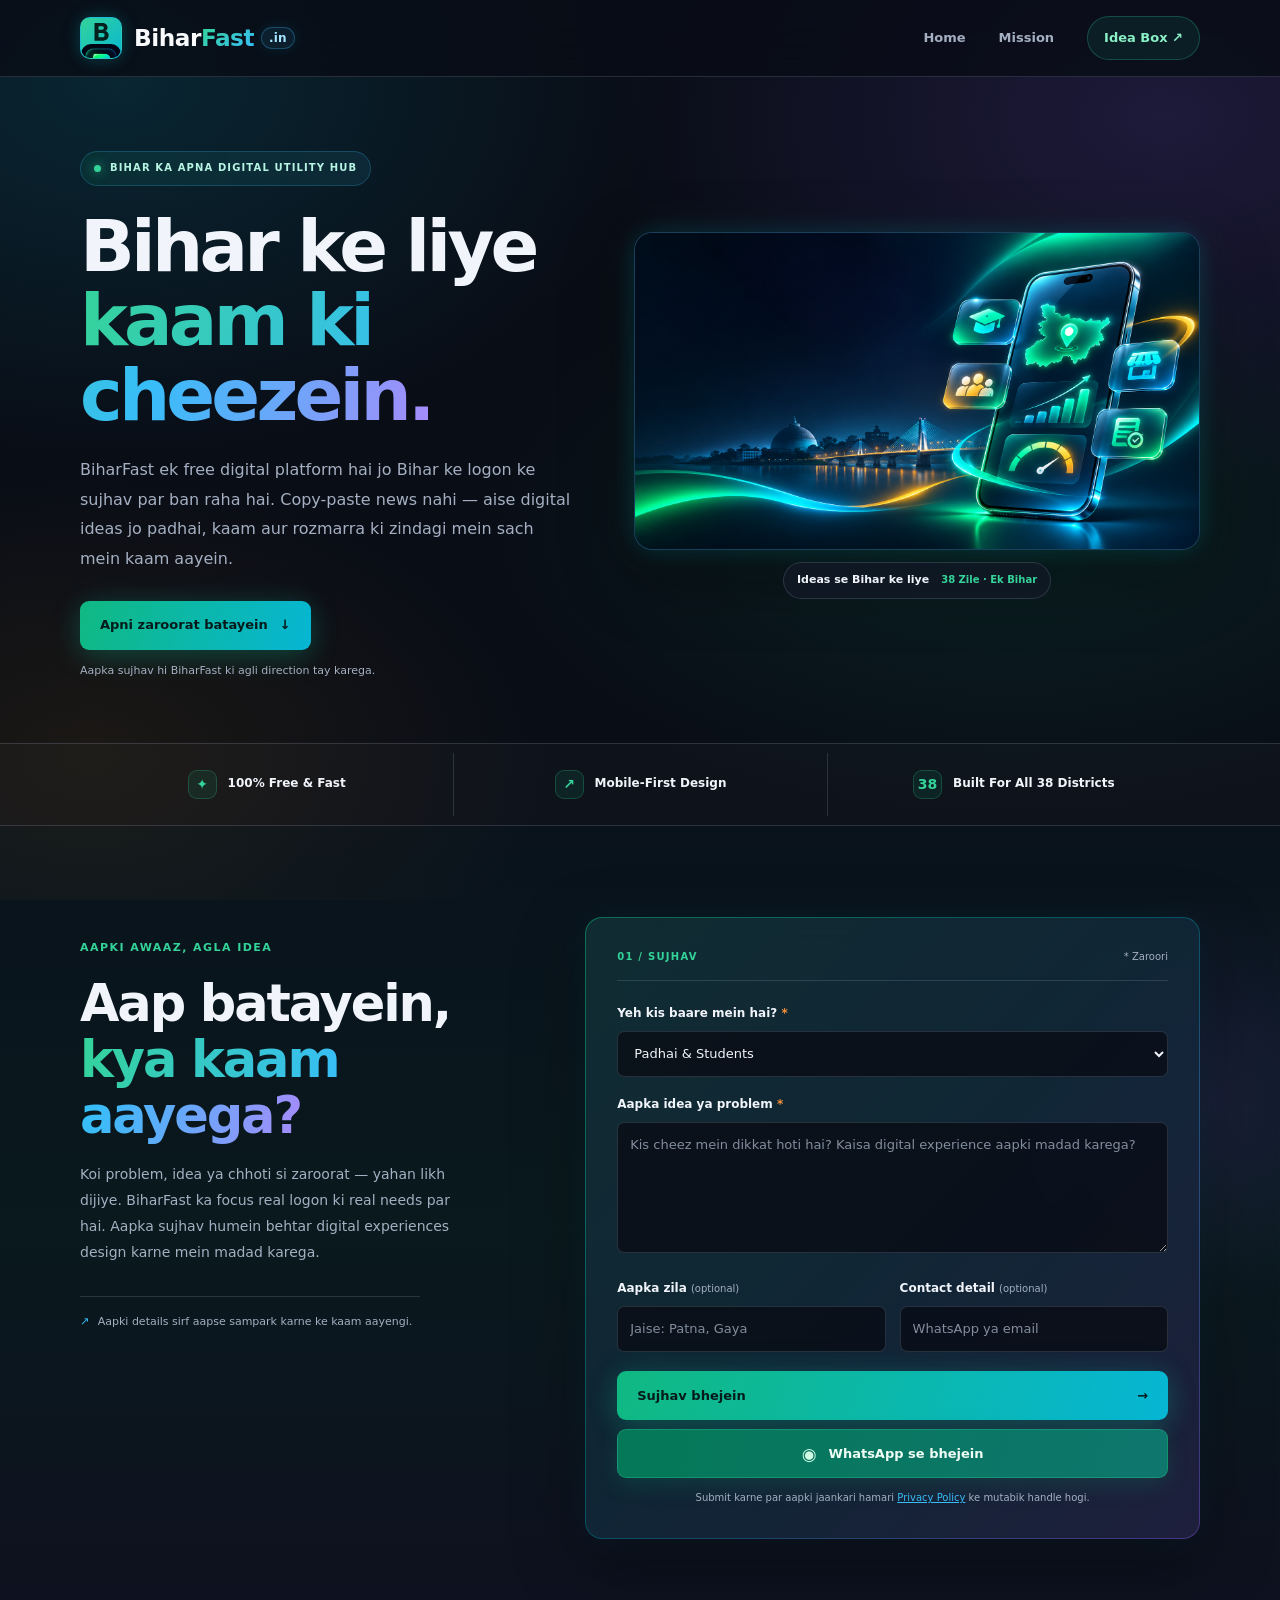
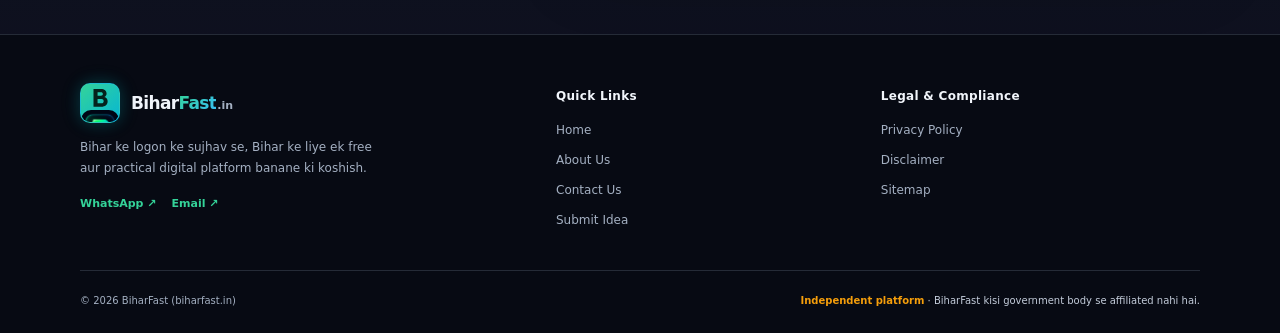
==== index.html @ a7f48841 "fix: point og:image to hero-banner.png with dimensions" ====
<!doctype html>
<html lang="hi">
<head>
  <meta charset="utf-8">
  <meta name="viewport" content="width=device-width, initial-scale=1">
  <meta name="theme-color" content="#090d16">
  <meta name="google-site-verification" content="RhyfIw9DUa6uWANx7uPwIKkUPOEs1FZ-zlZUAymGXzs">
  <meta name="description" content="BiharFast — Bihar ke liye logon ke sujhav par banne wala free digital utility hub. Apna idea share karein.">

  <!-- Open Graph / WhatsApp / Facebook Preview -->
  <meta property="og:type" content="website">
  <meta property="og:site_name" content="BiharFast">
  <meta property="og:title" content="BiharFast — Bihar ka apna digital utility hub">
  <meta property="og:description" content="Bihar ke logon ke sujhav par banne wala free digital utility hub.">
  <meta property="og:url" content="https://www.biharfast.in/">
  <meta property="og:image" content="https://www.biharfast.in/assets/img/hero-banner.png">
  <meta property="og:image:secure_url" content="https://www.biharfast.in/assets/img/hero-banner.png">
  <meta property="og:image:type" content="image/png">
  <meta property="og:image:width" content="1200">
  <meta property="og:image:height" content="630">
  <meta property="og:image:alt" content="BiharFast — Bihar ke liye kaam ki cheezein">

  <!-- Twitter / X Preview -->
  <meta name="twitter:card" content="summary_large_image">
  <meta name="twitter:title" content="BiharFast — Bihar ka apna digital utility hub">
  <meta name="twitter:description" content="Bihar ke logon ke sujhav par banne wala free digital utility hub.">
  <meta name="twitter:image" content="https://www.biharfast.in/assets/img/hero-banner.png">

  <title>BiharFast — Bihar ka apna digital utility hub</title>
  <link rel="canonical" href="https://www.biharfast.in/">
  <link rel="icon" type="image/png" href="assets/img/logo.png">
  <link rel="stylesheet" href="assets/css/style.css">
  <script src="assets/js/main.js" defer></script>
</head>
<body>
  <header class="site-header">
    <div class="header-inner">
      <a class="brand" href="index.html" aria-label="BiharFast home">
        <span class="brand-mark">
          <svg data-image-fallback="brand" viewBox="0 0 32 32" aria-hidden="true"><path fill="#04221d" d="M8 6h9.1c4.4 0 7 2.2 7 5.8 0 2-1 3.5-2.8 4.3 2.6.7 4.1 2.5 4.1 5.1 0 4-2.9 6.8-7.8 6.8H8V6Zm5 4.2v4.2h4.2c1.5 0 2.3-.7 2.3-2.1s-.8-2.1-2.3-2.1H13Zm0 8.3v5.1h4.8c1.7 0 2.7-.9 2.7-2.5s-1-2.6-2.7-2.6H13Z"/></svg>
          <img class="brand-logo-image" src="assets/img/logo.png" alt="" data-optional-image="brand" hidden>
        </span>
        <span class="brand-text">Bihar<span class="brand-name-accent">Fast</span><small class="brand-in">.in</small></span>
      </a>
      <button class="mobile-menu-toggle" type="button" aria-label="Menu kholein" aria-expanded="false" aria-controls="primary-nav" data-menu-toggle>
        <span class="menu-icon" aria-hidden="true"></span>
      </button>
      <nav class="primary-nav" id="primary-nav" aria-label="Main navigation" data-primary-nav>
        <a href="index.html">Home</a>
        <a href="index.html#mission">Mission</a>
        <a class="nav-cta" href="index.html#idea-form">Idea Box <span aria-hidden="true">↗</span></a>
      </nav>
    </div>
  </header>

  <main>
    <section class="hero page-width" id="mission" aria-labelledby="hero-title">
      <div class="hero-layout">
        <div class="hero-copy">
          <p class="tagline-pill">BIHAR KA APNA DIGITAL UTILITY HUB</p>
          <h1 id="hero-title">Bihar ke liye<br><span class="text-gradient">kaam ki cheezein.</span></h1>
          <p class="hero-description">BiharFast ek free digital platform hai jo Bihar ke logon ke sujhav par ban raha hai. Copy-paste news nahi — aise digital ideas jo padhai, kaam aur rozmarra ki zindagi mein sach mein kaam aayein.</p>
          <a class="button button-primary hero-button" href="#idea-form">Apni zaroorat batayein <span aria-hidden="true">↓</span></a>
          <p class="hero-note">Aapka sujhav hi BiharFast ki agli direction tay karega.</p>
        </div>

        <figure class="showcase-figure" aria-labelledby="showcase-caption">
          <div class="showcase-frame">
            <img class="hero-banner-image" src="assets/img/hero-banner.png" alt="BiharFast ke digital utility hub ka visual" data-optional-image="hero" hidden>
            <div class="hero-art" data-image-fallback="hero" aria-hidden="true">
              <svg viewBox="0 0 460 310" role="presentation">
                <defs>
                  <linearGradient id="art-gradient" x1="0" x2="1" y1="0" y2="1">
                    <stop offset="0" stop-color="#34d399"/>
                    <stop offset=".55" stop-color="#38bdf8"/>
                    <stop offset="1" stop-color="#a78bfa"/>
                  </linearGradient>
                  <radialGradient id="art-glow">
                    <stop offset="0" stop-color="#38bdf8" stop-opacity=".3"/>
                    <stop offset="1" stop-color="#38bdf8" stop-opacity="0"/>
                  </radialGradient>
                </defs>
                <circle cx="238" cy="145" r="155" fill="url(#art-glow)"/>
                <circle cx="238" cy="145" r="108" fill="none" stroke="#38bdf8" stroke-opacity=".16"/>
                <circle cx="238" cy="145" r="78" fill="none" stroke="#a78bfa" stroke-opacity=".24" stroke-dasharray="3 8"/>
                <path d="M194 78 252 63l48 35-12 72-57 46-54-32-14-61 31-45Z" fill="url(#art-gradient)" fill-opacity=".12" stroke="url(#art-gradient)" stroke-width="2"/>
                <path d="m194 78 37 36 57-16m-57 16-22 69m22-69 57 56m-57-56 34 71" fill="none" stroke="url(#art-gradient)" stroke-opacity=".55" stroke-width="1.5"/>
                <circle cx="194" cy="78" r="5" fill="#34d399"/><circle cx="252" cy="63" r="5" fill="#38bdf8"/>
                <circle cx="300" cy="98" r="5" fill="#a78bfa"/><circle cx="288" cy="170" r="5" fill="#34d399"/>
                <circle cx="231" cy="216" r="5" fill="#38bdf8"/><circle cx="177" cy="184" r="5" fill="#a78bfa"/>
                <circle cx="163" cy="123" r="5" fill="#34d399"/><circle cx="231" cy="114" r="7" fill="#f1f5fb"/>
                <path d="M72 85h57m-57 11h34M330 200h58m-58 10h40" stroke="#a4b0c2" stroke-opacity=".4" stroke-linecap="round" stroke-width="3"/>
                <rect x="69" y="215" width="104" height="31" rx="10" fill="#101a2b" stroke="#34d399" stroke-opacity=".38"/>
                <circle cx="85" cy="230.5" r="4" fill="#34d399"/><path d="M97 230h60" stroke="#d4e3f1" stroke-opacity=".65" stroke-linecap="round" stroke-width="3"/>
                <rect x="320" y="72" width="76" height="31" rx="10" fill="#101a2b" stroke="#a78bfa" stroke-opacity=".42"/>
                <path d="M336 87h44" stroke="#d4e3f1" stroke-opacity=".65" stroke-linecap="round" stroke-width="3"/>
              </svg>
            </div>
          </div>
          <figcaption class="visual-caption" id="showcase-caption"><span>Ideas se Bihar ke liye</span><span>38 Zile · Ek Bihar</span></figcaption>
        </figure>
      </div>
    </section>

    <section class="trust-strip" aria-label="BiharFast ke vaade">
      <div class="trust-inner page-width">
        <div class="trust-item"><span class="trust-icon" aria-hidden="true">✦</span><span>100% Free & Fast</span></div>
        <div class="trust-item"><span class="trust-icon" aria-hidden="true">↗</span><span>Mobile-First Design</span></div>
        <div class="trust-item"><span class="trust-icon" aria-hidden="true">38</span><span>Built For All 38 Districts</span></div>
      </div>
    </section>

    <section class="idea-section" id="idea-form" aria-labelledby="idea-title">
      <div class="page-width idea-layout">
        <div class="section-intro">
          <p class="eyebrow">Aapki awaaz, agla idea</p>
          <h2 id="idea-title">Aap batayein,<br><span class="text-gradient">kya kaam aayega?</span></h2>
          <p>Koi problem, idea ya chhoti si zaroorat — yahan likh dijiye. BiharFast ka focus real logon ki real needs par hai. Aapka sujhav humein behtar digital experiences design karne mein madad karega.</p>
          <div class="privacy-note"><span aria-hidden="true">↗</span> Aapki details sirf aapse sampark karne ke kaam aayengi.</div>
        </div>

        <form class="idea-form" id="idea-request-form">
          <div class="form-heading">
            <span class="form-step">01 / SUJHAV</span>
            <span class="form-required">* Zaroori</span>
          </div>
          <label for="category">Yeh kis baare mein hai? <span class="required-mark">*</span></label>
          <select id="category" name="category" required>
            <option value="Padhai & Students">Padhai & Students</option>
            <option value="Kaam-Kaaj & Business">Kaam-Kaaj & Business</option>
            <option value="Paisa Bachana">Paisa Bachana</option>
            <option value="Daily Life Utility">Daily Life Utility</option>
            <option value="Other">Other</option>
          </select>

          <label for="idea">Aapka idea ya problem <span class="required-mark">*</span></label>
          <textarea id="idea" name="idea" rows="5" placeholder="Kis cheez mein dikkat hoti hai? Kaisa digital experience aapki madad karega?" required></textarea>

          <div class="form-row">
            <div>
              <label for="district">Aapka zila <span class="optional-mark">(optional)</span></label>
              <input id="district" name="district" type="text" autocomplete="address-level2" placeholder="Jaise: Patna, Gaya">
            </div>
            <div>
              <label for="contact">Contact detail <span class="optional-mark">(optional)</span></label>
              <input id="contact" name="contact" type="text" autocomplete="email" placeholder="WhatsApp ya email">
            </div>
          </div>

          <input type="hidden" name="access_key" value="YOUR-WEB3FORMS-ACCESS-KEY-HERE">
          <input type="hidden" name="subject" value="Naya BiharFast feature sujhav">
          <input type="hidden" name="from_name" value="BiharFast Idea Box">
          <button class="button button-primary submit-button" id="submit-button" type="submit">Sujhav bhejein <span aria-hidden="true">→</span></button>
          <button class="button button-whatsapp" id="whatsapp-button" type="button"><span class="whatsapp-icon" aria-hidden="true">◉</span> WhatsApp se bhejein</button>
          <p class="form-status" id="form-status" role="status" aria-live="polite"></p>
          <p class="form-footnote">Submit karne par aapki jaankari hamari <a href="pages/privacy-policy.html">Privacy Policy</a> ke mutabik handle hogi.</p>
        </form>
      </div>
    </section>
  </main>

  <footer class="site-footer">
    <div class="page-width footer-grid">
      <div class="footer-column">
        <a class="brand footer-brand" href="index.html" aria-label="BiharFast home">
          <span class="brand-mark">
            <svg data-image-fallback="brand" viewBox="0 0 32 32" aria-hidden="true"><path fill="#04221d" d="M8 6h9.1c4.4 0 7 2.2 7 5.8 0 2-1 3.5-2.8 4.3 2.6.7 4.1 2.5 4.1 5.1 0 4-2.9 6.8-7.8 6.8H8V6Zm5 4.2v4.2h4.2c1.5 0 2.3-.7 2.3-2.1s-.8-2.1-2.3-2.1H13Zm0 8.3v5.1h4.8c1.7 0 2.7-.9 2.7-2.5s-1-2.6-2.7-2.6H13Z"/></svg>
            <img class="brand-logo-image" src="assets/img/logo.png" alt="" data-optional-image="brand" hidden>
          </span>
          <span>Bihar<span class="brand-name-accent">Fast</span><small>.in</small></span>
        </a>
        <p class="footer-summary">Bihar ke logon ke sujhav se, Bihar ke liye ek free aur practical digital platform banane ki koshish.</p>
        <div class="footer-socials">
          <a href="https://wa.me/916200554191" target="_blank" rel="noopener noreferrer">WhatsApp ↗</a>
          <a href="mailto:devanuragai@gmail.com">Email ↗</a>
        </div>
      </div>
      <div class="footer-column">
        <h2>Quick Links</h2>
        <nav class="footer-links" aria-label="Quick Links">
          <a href="index.html">Home</a>
          <a href="pages/about.html">About Us</a>
          <a href="pages/contact.html">Contact Us</a>
          <a href="index.html#idea-form">Submit Idea</a>
        </nav>
      </div>
      <div class="footer-column">
        <h2>Legal & Compliance</h2>
        <nav class="footer-links" aria-label="Legal and Compliance">
          <a href="pages/privacy-policy.html">Privacy Policy</a>
          <a href="pages/disclaimer.html">Disclaimer</a>
          <a href="sitemap.xml">Sitemap</a>
        </nav>
      </div>
    </div>
    <div class="footer-bottom page-width">
      <p>© 2026 BiharFast (biharfast.in)</p>
      <p class="independent-note"><strong>Independent platform</strong> · BiharFast kisi government body se affiliated nahi hai.</p>
    </div>
  </footer>
</body>
</html>
---- assets/css/style.css ----
@charset "UTF-8";

:root {
  color-scheme: dark;
  --page: #090d16;
  --surface: rgb(18 25 40 / 78%);
  --surface-raised: rgb(25 34 52 / 88%);
  --ink: #f1f5fb;
  --muted: #a4b0c2;
  --line: rgb(185 205 232 / 17%);
  --green: #34d399;
  --cyan: #38bdf8;
  --violet: #a78bfa;
  --amber: #f59e0b;
  --error: #fda4af;
  --success: #6ee7b7;
  --gradient: linear-gradient(105deg, #34d399 0%, #38bdf8 56%, #a78bfa 100%);
  --button-gradient: linear-gradient(110deg, #10b981, #06b6d4);
  --shadow: 0 24px 70px rgb(0 0 0 / 35%), 0 0 38px rgb(6 182 212 / 8%);
  font-family: Inter, ui-sans-serif, system-ui, -apple-system, BlinkMacSystemFont, "Segoe UI", sans-serif;
}

* { box-sizing: border-box; }
html { scroll-behavior: smooth; scroll-padding-top: 92px; }
body {
  min-width: 320px;
  margin: 0;
  background-color: var(--page);
  background-image:
    radial-gradient(ellipse at 9% 9%, rgb(6 182 212 / 15%), transparent 34rem),
    radial-gradient(ellipse at 91% 13%, rgb(139 92 246 / 16%), transparent 35rem),
    radial-gradient(ellipse at 79% 59%, rgb(16 185 129 / 11%), transparent 34rem),
    radial-gradient(ellipse at 7% 84%, rgb(245 158 11 / 8%), transparent 29rem);
  background-attachment: fixed;
  color: var(--ink);
  line-height: 1.65;
}
[hidden] { display: none !important; }
a { color: inherit; }
button, input, select, textarea { font: inherit; }
button, a { -webkit-tap-highlight-color: transparent; }
button { color: inherit; }
.page-width { width: min(1120px, calc(100% - 40px)); margin-inline: auto; }
.text-gradient {
  background: var(--gradient);
  background-clip: text;
  -webkit-background-clip: text;
  -webkit-text-fill-color: transparent;
}

/* Shared sticky navigation */
.site-header {
  position: sticky;
  z-index: 20;
  top: 0;
  border-bottom: 1px solid var(--line);
  background: rgb(9 13 22 / 82%);
  -webkit-backdrop-filter: blur(18px);
  backdrop-filter: blur(18px);
}
.header-inner {
  width: min(1120px, calc(100% - 40px));
  min-height: 76px;
  margin-inline: auto;
  display: flex;
  align-items: center;
  justify-content: space-between;
  gap: 24px;
}
.brand {
  display: inline-flex;
  flex: 0 0 auto;
  align-items: center;
  gap: 11px;
  color: var(--ink);
  font-size: 19px;
  font-weight: 790;
  letter-spacing: -.65px;
  text-decoration: none;
}
.header-inner .brand { gap: 12px; }
.brand-mark {
  position: relative;
  width: 40px;
  height: 40px;
  display: grid;
  flex: 0 0 auto;
  place-items: center;
  overflow: hidden;
  padding: 0;
  border: 1px solid rgb(56 189 248 / 25%);
  border-radius: 10px;
  background: linear-gradient(135deg, #34d399, #06b6d4);
  box-shadow: 0 0 15px rgb(6 182 212 / 20%), 0 0 22px rgb(16 185 129 / 12%);
}
.header-inner .brand-mark { width: 42px; height: 42px; }
.brand-logo-image { width: 100%; height: 100%; display: block; object-fit: cover; border-radius: inherit; }
.brand-mark svg { width: 26px; height: 26px; }
.brand-text {
  display: inline-flex;
  align-items: center;
  color: #f8fafc;
  font-size: 1.45rem;
  font-weight: 800;
  letter-spacing: -.02em;
  line-height: 1;
  white-space: nowrap;
}
.brand-name-accent {
  background: linear-gradient(135deg, #34d399, #38bdf8);
  background-clip: text;
  color: transparent;
  -webkit-background-clip: text;
  -webkit-text-fill-color: transparent;
}
.brand-text .brand-in {
  margin-left: 7px;
  padding: 4px 7px;
  border: 1px solid rgb(56 189 248 / 29%);
  border-radius: 999px;
  background: rgb(56 189 248 / 9%);
  box-shadow: 0 0 14px rgb(6 182 212 / 12%);
  color: #a5e5ff;
  font-size: .75rem;
  font-weight: 700;
  letter-spacing: .01em;
  line-height: 1;
}
.brand small { margin-left: 1px; color: var(--muted); font-size: 11px; font-weight: 600; letter-spacing: 0; }
.primary-nav { display: flex; align-items: center; gap: 33px; }
.primary-nav a {
  color: var(--muted);
  font-size: 13px;
  font-weight: 660;
  text-decoration: none;
  transition: color .18s ease, transform .18s ease, box-shadow .18s ease;
}
.primary-nav a:hover { color: var(--ink); }
.primary-nav .nav-cta {
  padding: 10px 16px;
  border: 1px solid rgb(52 211 153 / 26%);
  border-radius: 999px;
  background: rgb(16 185 129 / 10%);
  color: #8af0c5;
}
.primary-nav .nav-cta:hover { transform: translateY(-1px); box-shadow: 0 0 22px rgb(16 185 129 / 18%); }
.mobile-menu-toggle {
  width: 42px;
  height: 42px;
  display: none;
  place-items: center;
  border: 1px solid var(--line);
  border-radius: 11px;
  background: var(--surface);
  cursor: pointer;
}
.menu-icon, .menu-icon::before, .menu-icon::after {
  width: 18px;
  height: 2px;
  display: block;
  border-radius: 2px;
  background: var(--ink);
  transition: transform .18s ease, background .18s ease;
}
.menu-icon { position: relative; }
.menu-icon::before, .menu-icon::after { position: absolute; left: 0; content: ""; }
.menu-icon::before { top: -6px; }
.menu-icon::after { top: 6px; }
.mobile-menu-toggle[aria-expanded="true"] .menu-icon { background: transparent; }
.mobile-menu-toggle[aria-expanded="true"] .menu-icon::before { transform: translateY(6px) rotate(45deg); }
.mobile-menu-toggle[aria-expanded="true"] .menu-icon::after { transform: translateY(-6px) rotate(-45deg); }

/* Landing page hero */
.hero { position: relative; padding-block: 74px 63px; }
.hero-layout { display: grid; grid-template-columns: 1fr 1.15fr; align-items: center; gap: 62px; }
.hero-copy { position: relative; z-index: 1; }
.eyebrow {
  margin: 0 0 19px;
  color: var(--green);
  font-size: 11px;
  font-weight: 820;
  letter-spacing: 1.45px;
  text-transform: uppercase;
}
.tagline-pill {
  width: fit-content;
  display: flex;
  align-items: center;
  gap: 9px;
  margin-bottom: 23px;
  padding: 8px 13px;
  border: 1px solid rgb(56 189 248 / 22%);
  border-radius: 999px;
  background: linear-gradient(100deg, rgb(16 185 129 / 10%), rgb(56 189 248 / 9%));
  color: #b7f4e3;
  font-size: 10px;
  font-weight: 800;
  letter-spacing: 1.12px;
}
.tagline-pill::before { width: 7px; height: 7px; border-radius: 50%; background: var(--green); box-shadow: 0 0 12px rgb(52 211 153 / 80%); content: ""; }
h1, h2, h3, p { margin-top: 0; }
.hero h1 {
  max-width: 650px;
  margin-bottom: 22px;
  font-size: clamp(46px, 6.1vw, 72px);
  line-height: 1.04;
  letter-spacing: -3.8px;
}
.hero-description { max-width: 540px; margin-bottom: 27px; color: var(--muted); font-size: 16px; line-height: 1.85; }
.button {
  min-height: 49px;
  display: inline-flex;
  justify-content: center;
  align-items: center;
  gap: 12px;
  border: 0;
  border-radius: 9px;
  padding: 0 20px;
  cursor: pointer;
  font-size: 13px;
  font-weight: 770;
  text-decoration: none;
  transition: transform .2s ease, box-shadow .2s ease, filter .2s ease;
}
.button:hover { transform: translateY(-2px); }
.button:focus-visible, a:focus-visible, .mobile-menu-toggle:focus-visible { outline: 3px solid var(--amber); outline-offset: 3px; }
.button-primary {
  background: var(--button-gradient);
  color: #041a1b;
  box-shadow: 0 8px 28px rgb(16 185 129 / 22%), 0 0 32px rgb(6 182 212 / 13%);
}
.button-primary:hover { box-shadow: 0 12px 34px rgb(16 185 129 / 32%), 0 0 38px rgb(6 182 212 / 21%); filter: saturate(1.12); }
.hero-note { margin: 12px 0 0; color: var(--muted); font-size: 11px; }
.showcase-figure { width: 100%; margin: 0; }
.showcase-frame {
  position: relative;
  width: 100%;
  min-height: 0;
  aspect-ratio: 16 / 9;
  isolation: isolate;
  overflow: hidden;
  border: 1px solid rgb(56 189 248 / 25%);
  border-radius: 18px;
  background: var(--surface);
  box-shadow: 0 0 25px rgb(6 182 212 / 12%), 0 0 42px rgb(16 185 129 / 8%), var(--shadow);
  -webkit-backdrop-filter: blur(14px);
  backdrop-filter: blur(14px);
}
.showcase-frame::before, .showcase-frame::after { position: absolute; border-radius: 50%; content: ""; pointer-events: none; }
.showcase-frame::before { top: -115px; right: -100px; width: 330px; height: 330px; background: radial-gradient(circle, rgb(139 92 246 / 22%), transparent 70%); }
.showcase-frame::after { bottom: -155px; left: -100px; width: 340px; height: 340px; background: radial-gradient(circle, rgb(6 182 212 / 23%), transparent 70%); }
.hero-art {
  position: absolute;
  inset: 0;
  z-index: 1;
  width: 100%;
  height: 100%;
  min-height: 0;
  display: grid;
  place-items: center;
  padding: clamp(8px, 2.4vw, 25px);
}
.hero-art svg { width: min(100%, 440px); height: auto; overflow: visible; }
.hero-banner-image { position: absolute; z-index: 2; inset: 0; width: 100%; height: 100%; object-fit: cover; border-radius: 16px; }
.visual-caption {
  width: fit-content;
  max-width: 100%;
  display: flex;
  align-items: center;
  justify-content: center;
  gap: 12px;
  margin: 12px auto 0;
  padding: 8px 13px;
  border: 1px solid var(--line);
  border-radius: 999px;
  background: rgb(18 25 40 / 72%);
  color: var(--ink);
  font-size: 11px;
  font-weight: 680;
  -webkit-backdrop-filter: blur(12px);
  backdrop-filter: blur(12px);
}
.visual-caption span:last-child { color: var(--green); font-size: 10px; }
.trust-strip { border-block: 1px solid var(--line); background: rgb(255 255 255 / 2%); }
.trust-inner { min-height: 81px; display: grid; grid-template-columns: repeat(3, 1fr); align-items: center; }
.trust-item { display: flex; justify-content: center; align-items: center; gap: 11px; padding: 17px 12px; color: var(--ink); font-size: 12px; font-weight: 690; text-align: center; }
.trust-item + .trust-item { border-left: 1px solid var(--line); }
.trust-icon { width: 29px; height: 29px; display: grid; flex: 0 0 auto; place-items: center; border: 1px solid rgb(52 211 153 / 23%); border-radius: 9px; background: rgb(16 185 129 / 10%); color: var(--green); font-size: 14px; }

/* Public idea form */
.idea-section { position: relative; overflow: hidden; padding-block: 91px 95px; background: linear-gradient(180deg, rgb(6 182 212 / 3%), rgb(16 185 129 / 7%), rgb(139 92 246 / 4%)); }
.idea-section::before { position: absolute; top: 8%; right: -140px; width: 420px; height: 420px; border-radius: 50%; background: radial-gradient(circle, rgb(139 92 246 / 12%), transparent 70%); content: ""; pointer-events: none; }
.idea-layout { position: relative; z-index: 1; display: grid; grid-template-columns: .82fr 1.18fr; align-items: start; gap: 78px; }
.section-intro { padding-top: 22px; }
.section-intro h2 { margin-bottom: 18px; font-size: clamp(38px, 4vw, 51px); line-height: 1.1; letter-spacing: -2.1px; }
.section-intro > p:not(.eyebrow) { max-width: 390px; color: var(--muted); font-size: 14px; line-height: 1.85; }
.privacy-note { max-width: 340px; margin-top: 30px; padding-top: 16px; border-top: 1px solid var(--line); color: var(--muted); font-size: 11px; }
.privacy-note span { padding-right: 5px; color: var(--cyan); }
.idea-form {
  padding: 31px;
  border: 1px solid transparent;
  border-radius: 17px;
  background: linear-gradient(var(--surface), var(--surface)) padding-box, linear-gradient(135deg, rgb(16 185 129 / 57%), rgb(6 182 212 / 38%), rgb(139 92 246 / 48%)) border-box;
  box-shadow: var(--shadow);
  -webkit-backdrop-filter: blur(14px);
  backdrop-filter: blur(14px);
}
.form-heading { display: flex; justify-content: space-between; margin-bottom: 23px; padding-bottom: 15px; border-bottom: 1px solid var(--line); }
.form-step { color: var(--green); font-size: 10px; font-weight: 820; letter-spacing: 1.25px; }
.form-required, .optional-mark { color: var(--muted); font-size: 10px; font-weight: 500; }
.idea-form label { display: block; margin: 0 0 7px; font-size: 12px; font-weight: 720; }
.required-mark { color: #fb923c; }
.idea-form select, .idea-form input:not([type="hidden"]), .idea-form textarea {
  width: 100%;
  min-height: 46px;
  margin: 0 0 18px;
  padding: 11px 12px;
  border: 1px solid var(--line);
  border-radius: 7px;
  background: rgb(9 13 22 / 80%);
  color: var(--ink);
  font-size: 13px;
  transition: border-color .18s ease, box-shadow .18s ease;
}
.idea-form textarea { min-height: 120px; resize: vertical; }
.idea-form input::placeholder, .idea-form textarea::placeholder { color: var(--muted); opacity: .78; }
.idea-form select:focus, .idea-form input:focus, .idea-form textarea:focus { border-color: var(--cyan); outline: 0; box-shadow: 0 0 0 3px rgb(56 189 248 / 19%), 0 0 18px rgb(52 211 153 / 12%); }
.form-row { display: grid; grid-template-columns: 1fr 1fr; gap: 14px; }
.submit-button, .button-whatsapp { width: 100%; }
.submit-button { justify-content: space-between; margin-top: 1px; }
.submit-button:disabled { cursor: wait; opacity: .72; }
.button-whatsapp { margin-top: 9px; border: 1px solid rgb(52 211 153 / 30%); background: linear-gradient(105deg, #047857, #0f766e); color: #f0fdf4; box-shadow: 0 7px 22px rgb(16 185 129 / 15%); }
.button-whatsapp:hover { box-shadow: 0 10px 28px rgb(16 185 129 / 27%); filter: saturate(1.12); }
.whatsapp-icon { color: #d1fae5; font-size: 17px; }
.form-status { min-height: 0; margin: 12px 0 0; font-size: 12px; }
.form-status:not(:empty) { min-height: 20px; }
.form-status.is-success { color: var(--success); }
.form-status.is-error { color: var(--error); }
.form-footnote { margin: 12px 0 0; color: var(--muted); font-size: 10px; text-align: center; }
.form-footnote a { color: var(--cyan); }

/* Shared legal pages and site footer */
.document-main { min-height: calc(100vh - 330px); padding-block: 65px 84px; }
.document {
  max-width: 860px;
  margin-inline: auto;
  padding: clamp(25px, 5vw, 52px);
  border: 1px solid transparent;
  border-radius: 19px;
  background: linear-gradient(var(--surface), var(--surface)) padding-box, linear-gradient(140deg, rgb(6 182 212 / 37%), rgb(139 92 246 / 30%), rgb(16 185 129 / 36%)) border-box;
  box-shadow: var(--shadow);
  -webkit-backdrop-filter: blur(14px);
  backdrop-filter: blur(14px);
}
.document .eyebrow { margin-bottom: 13px; }
.document h1 { margin-bottom: 15px; font-size: clamp(38px, 5vw, 57px); letter-spacing: -2px; }
.document .lead { max-width: 700px; margin-bottom: 35px; color: var(--muted); font-size: 16px; line-height: 1.85; }
.document h2 { margin: 31px 0 9px; font-size: 20px; letter-spacing: -.4px; }
.document p, .document li { color: var(--muted); font-size: 14px; line-height: 1.85; }
.document ul { padding-left: 22px; }
.document a:not(.button) { color: var(--cyan); text-underline-offset: 3px; }
.document .contact-card { display: grid; gap: 12px; max-width: 480px; margin-top: 24px; padding: 22px; border: 1px solid rgb(56 189 248 / 26%); border-radius: 13px; background: linear-gradient(140deg, rgb(56 189 248 / 9%), rgb(139 92 246 / 8%), rgb(16 185 129 / 8%)), var(--surface-raised); -webkit-backdrop-filter: blur(14px); backdrop-filter: blur(14px); }
.contact-card a { color: #8af0c5; font-weight: 700; text-decoration-thickness: 1px; text-underline-offset: 3px; }
.back-link { display: inline-block; margin-top: 17px; color: var(--cyan); font-size: 13px; font-weight: 700; text-decoration: none; }
.site-footer { border-top: 1px solid var(--line); background: rgb(5 8 15 / 48%); }
.footer-grid { display: grid; grid-template-columns: 1.25fr .8fr .95fr; gap: 56px; padding-block: 48px 39px; }
.footer-brand { margin-bottom: 14px; font-size: 17px; }
.footer-summary { max-width: 300px; margin-bottom: 16px; color: var(--muted); font-size: 12px; line-height: 1.75; }
.footer-socials { display: flex; flex-wrap: wrap; gap: 15px; }
.footer-socials a { color: var(--green); font-size: 11px; font-weight: 690; text-decoration: none; }
.footer-column h2 { margin: 4px 0 15px; color: var(--ink); font-size: 12px; font-weight: 780; letter-spacing: .3px; }
.footer-links { display: grid; justify-items: start; gap: 10px; }
.footer-links a { color: var(--muted); font-size: 12px; text-decoration: none; transition: color .16s ease; }
.footer-links a:hover, .footer-socials a:hover { color: var(--cyan); }
.footer-bottom {
  min-height: 63px;
  display: flex;
  justify-content: space-between;
  align-items: center;
  gap: 18px;
  border-top: 1px solid var(--line);
  color: var(--muted);
  font-size: 10px;
}
.footer-bottom p { margin: 0; }
.independent-note { color: #c3ccda; text-align: right; }
.independent-note strong { color: var(--amber); font-weight: 680; }

@media (max-width: 800px) {
  body { background-attachment: scroll; }
  .header-inner { min-height: 68px; }
  .header-inner .brand-text { font-size: 1.25rem; }
  .mobile-menu-toggle { display: grid; }
  .primary-nav {
    position: absolute;
    top: calc(100% + 1px);
    right: 0;
    left: 0;
    display: none;
    align-items: stretch;
    gap: 0;
    padding: 10px 20px 17px;
    border-bottom: 1px solid var(--line);
    background: rgb(9 13 22 / 97%);
    -webkit-backdrop-filter: blur(18px);
    backdrop-filter: blur(18px);
  }
  .primary-nav.is-open { display: grid; }
  .primary-nav a { padding: 13px 4px; }
  .primary-nav .nav-cta { margin-top: 5px; padding: 11px 15px; text-align: center; }
  .hero { padding-block: 55px 43px; }
  .hero-layout { grid-template-columns: 1fr; gap: 36px; }
  .hero-copy { max-width: 650px; }
  .hero h1 { max-width: 620px; font-size: clamp(46px, 10vw, 66px); letter-spacing: -3px; }
  .hero-description { font-size: 14px; }
  .showcase-frame { aspect-ratio: 16 / 9; }
  .trust-inner { min-height: 0; grid-template-columns: 1fr; padding-block: 7px; }
  .trust-item { justify-content: flex-start; padding: 12px 4px; text-align: left; }
  .trust-item + .trust-item { border-top: 1px solid var(--line); border-left: 0; }
  .idea-section { padding-block: 65px 70px; }
  .idea-layout { grid-template-columns: 1fr; gap: 28px; }
  .section-intro { padding-top: 0; }
  .section-intro h2 { font-size: 42px; }
  .section-intro > p:not(.eyebrow) { max-width: 520px; }
  .privacy-note { margin-top: 18px; }
  .idea-form { padding: 23px 19px; }
  .footer-grid { grid-template-columns: 1fr 1fr; gap: 32px 26px; padding-block: 37px 30px; }
  .footer-column:first-child { grid-column: 1 / -1; }
  .footer-bottom { min-height: 0; align-items: flex-start; flex-direction: column; padding-block: 17px; gap: 8px; }
  .independent-note { text-align: left; }
  .document-main { min-height: calc(100vh - 320px); padding-block: 43px 58px; }
}

@media (max-width: 440px) {
  .page-width, .header-inner { width: min(100% - 34px, 560px); }
  .brand { gap: 9px; font-size: 17px; }
  .tagline-pill { font-size: 9px; letter-spacing: .9px; }
  .hero h1 { font-size: clamp(43px, 12vw, 54px); letter-spacing: -2.7px; }
  .showcase-frame { aspect-ratio: 16 / 9; }
  .form-row { grid-template-columns: 1fr; gap: 0; }
  .document { padding: 24px 19px; border-radius: 15px; }
  .document h1 { font-size: 39px; }
  .footer-grid { grid-template-columns: 1fr 1fr; gap: 28px 18px; }
  .footer-column h2 { font-size: 11px; }
}

@media (prefers-reduced-motion: reduce) {
  *, *::before, *::after { scroll-behavior: auto !important; transition-duration: .01ms !important; }
}
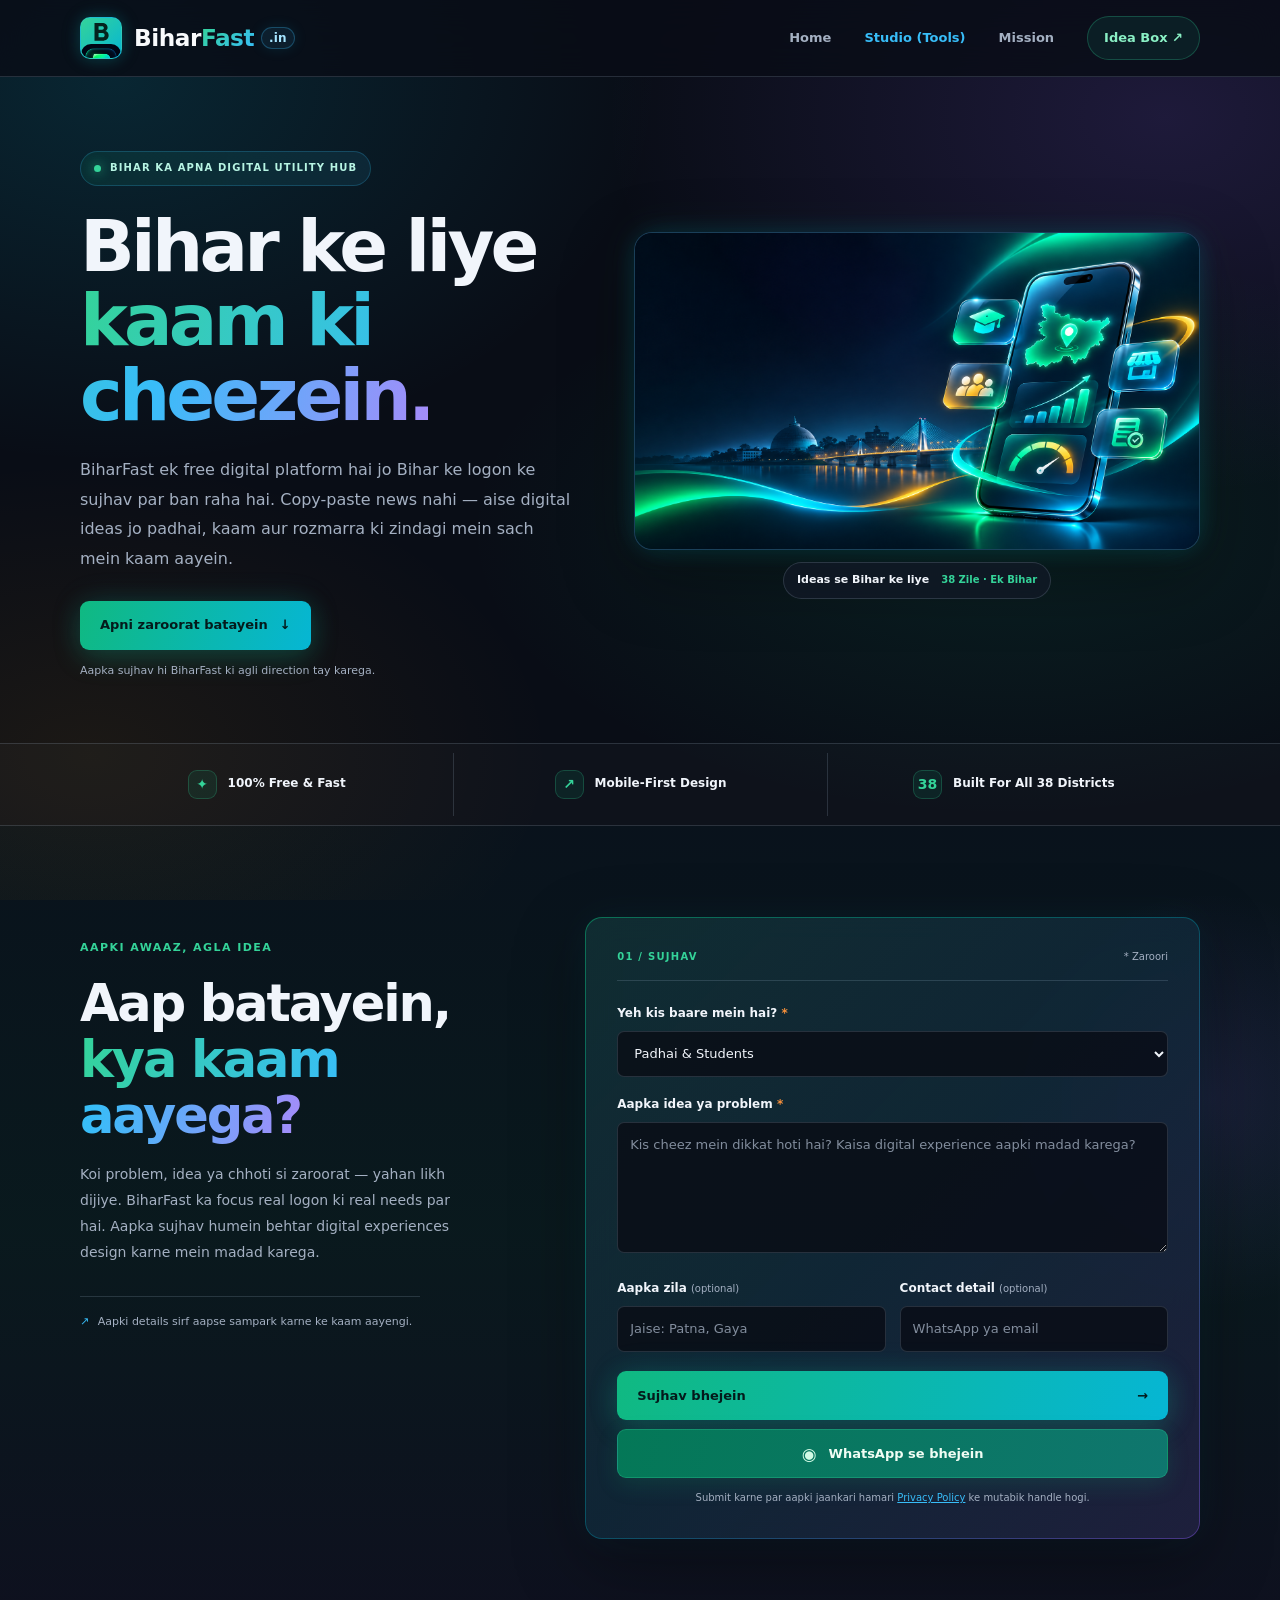
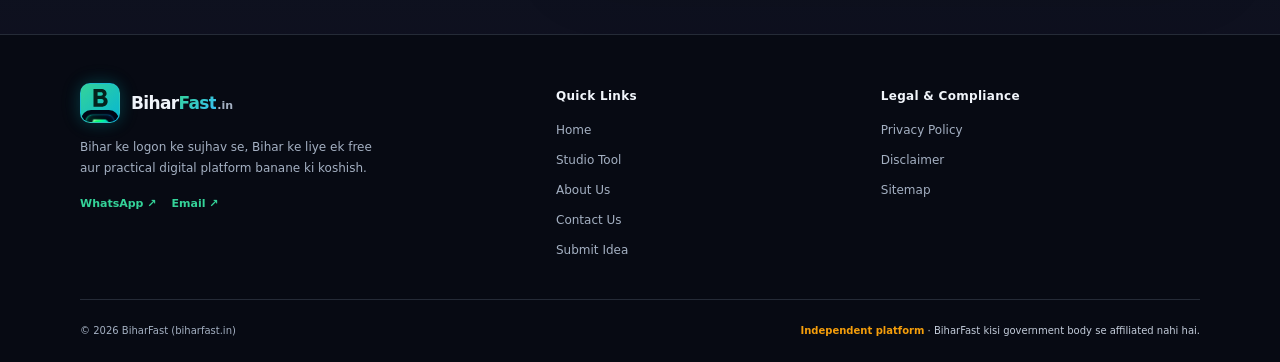
==== commit 5fd8249d: "feat: add BiharFast studio UI and exact KB optimizer engine" ====
--- a/index.html
+++ b/index.html
@@ -13,8 +13,8 @@
   <meta property="og:title" content="BiharFast — Bihar ka apna digital utility hub">
   <meta property="og:description" content="Bihar ke logon ke sujhav par banne wala free digital utility hub.">
   <meta property="og:url" content="https://www.biharfast.in/">
-  <meta property="og:image" content="https://www.biharfast.in/assets/img/hero-banner.png">
-  <meta property="og:image:secure_url" content="https://www.biharfast.in/assets/img/hero-banner.png">
+  <meta property="og:image" content="https://www.biharfast.in/assets/img/og-banner.png">
+  <meta property="og:image:secure_url" content="https://www.biharfast.in/assets/img/og-banner.png">
   <meta property="og:image:type" content="image/png">
   <meta property="og:image:width" content="1200">
   <meta property="og:image:height" content="630">
@@ -24,7 +24,7 @@
   <meta name="twitter:card" content="summary_large_image">
   <meta name="twitter:title" content="BiharFast — Bihar ka apna digital utility hub">
   <meta name="twitter:description" content="Bihar ke logon ke sujhav par banne wala free digital utility hub.">
-  <meta name="twitter:image" content="https://www.biharfast.in/assets/img/hero-banner.png">
+  <meta name="twitter:image" content="https://www.biharfast.in/assets/img/og-banner.png">
 
   <title>BiharFast — Bihar ka apna digital utility hub</title>
   <link rel="canonical" href="https://www.biharfast.in/">
@@ -47,6 +47,7 @@
       </button>
       <nav class="primary-nav" id="primary-nav" aria-label="Main navigation" data-primary-nav>
         <a href="index.html">Home</a>
+        <a href="tools/studio.html" style="color: var(--cyan); font-weight: 750;">Studio (Tools)</a>
         <a href="index.html#mission">Mission</a>
         <a class="nav-cta" href="index.html#idea-form">Idea Box <span aria-hidden="true">↗</span></a>
       </nav>
@@ -179,6 +180,7 @@
         <h2>Quick Links</h2>
         <nav class="footer-links" aria-label="Quick Links">
           <a href="index.html">Home</a>
+          <a href="tools/studio.html">Studio Tool</a>
           <a href="pages/about.html">About Us</a>
           <a href="pages/contact.html">Contact Us</a>
           <a href="index.html#idea-form">Submit Idea</a>
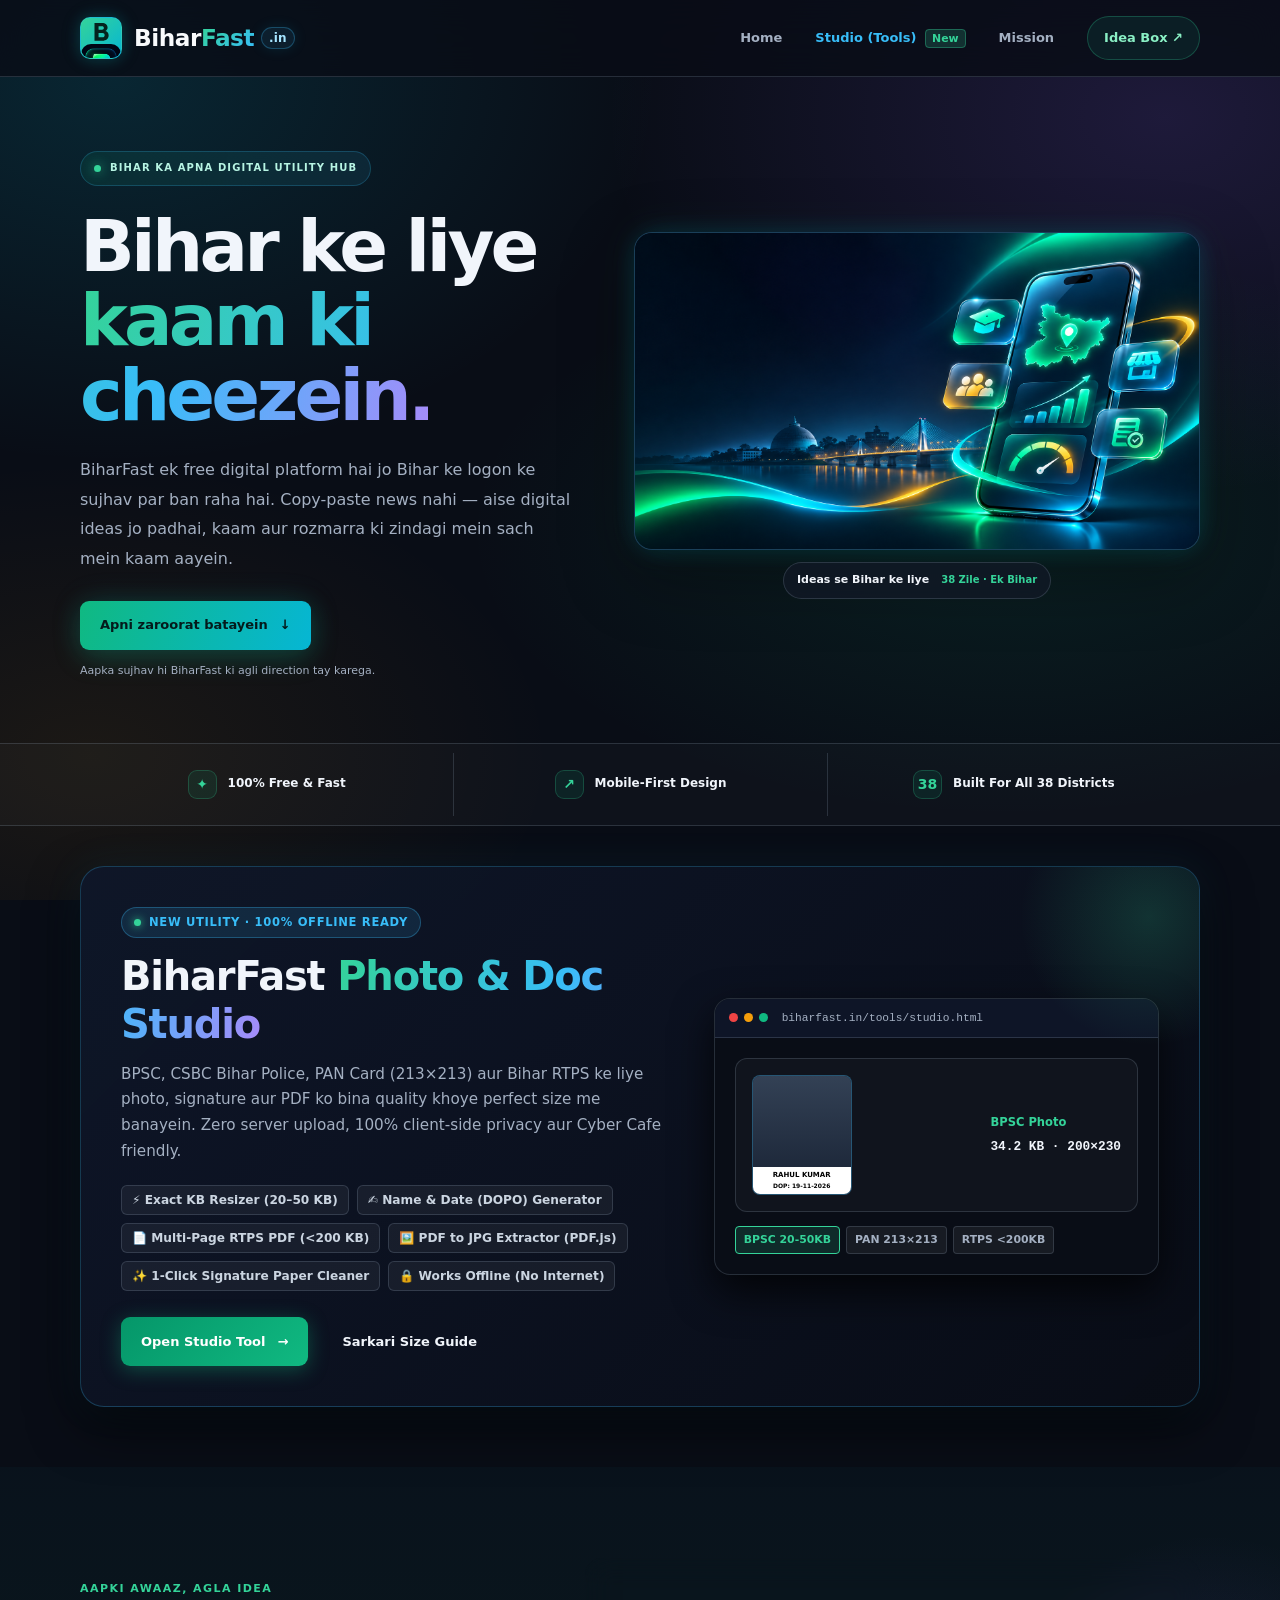
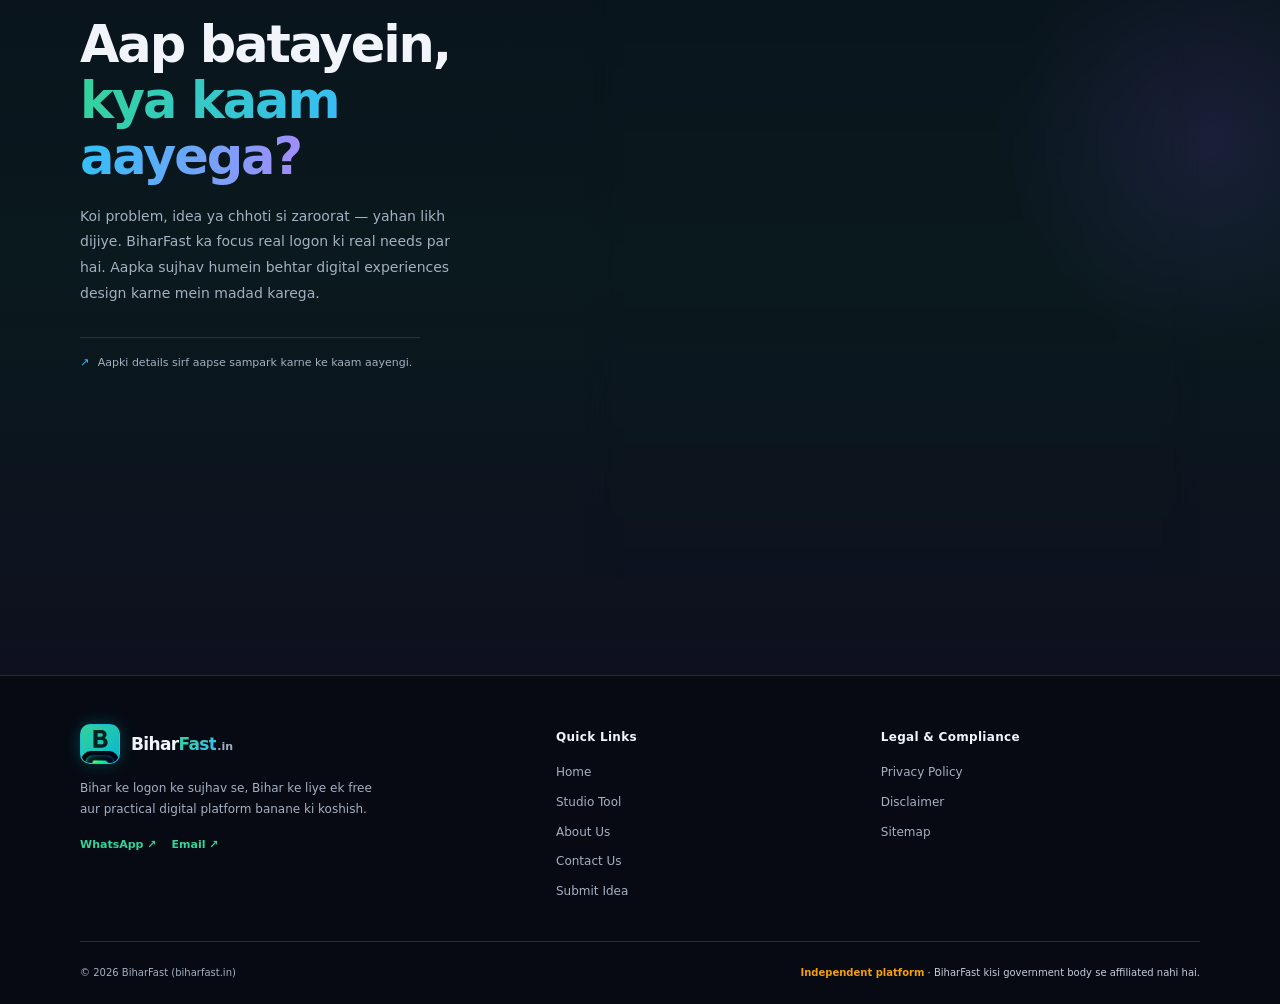
==== commit d67142bf: "feat: add offline service worker PWA caching, homepage studio link, and documentation" ====
--- a/index.html
+++ b/index.html
@@ -3,6 +3,7 @@
 <head>
   <meta charset="utf-8">
   <meta name="viewport" content="width=device-width, initial-scale=1">
+  <meta name="google-site-verification" content="RhyfIw9DUa6uWANx7uPwIKkUPOEs1FZ-zlZUAymGXzs" />
   <meta name="theme-color" content="#090d16">
   <meta name="google-site-verification" content="RhyfIw9DUa6uWANx7uPwIKkUPOEs1FZ-zlZUAymGXzs">
   <meta name="description" content="BiharFast — Bihar ke liye logon ke sujhav par banne wala free digital utility hub. Apna idea share karein.">
@@ -47,7 +48,7 @@
       </button>
       <nav class="primary-nav" id="primary-nav" aria-label="Main navigation" data-primary-nav>
         <a href="index.html">Home</a>
-        <a href="tools/studio.html" style="color: var(--cyan); font-weight: 750;">Studio (Tools)</a>
+        <a href="tools/studio.html" style="color: var(--cyan); font-weight: 750;">Studio (Tools) <span style="font-size: 0.68rem; background: rgba(52,211,153,0.18); color: var(--green); padding: 2px 6px; border-radius: 4px; border: 1px solid rgba(52,211,153,0.35); margin-left: 4px;">New</span></a>
         <a href="index.html#mission">Mission</a>
         <a class="nav-cta" href="index.html#idea-form">Idea Box <span aria-hidden="true">↗</span></a>
       </nav>
@@ -111,6 +112,73 @@
       </div>
     </section>
 
+    <!-- BiharFast Studio Feature Spotlight Card -->
+    <section class="studio-spotlight-section page-width" aria-labelledby="studio-spotlight-title">
+      <div class="studio-feature-card">
+        <div class="studio-feature-content">
+          <div class="feature-badge">
+            <span class="feature-badge-dot"></span>
+            <span>NEW UTILITY · 100% OFFLINE READY</span>
+          </div>
+          <h2 id="studio-spotlight-title">
+            BiharFast <span class="text-gradient">Photo &amp; Doc Studio</span>
+          </h2>
+          <p class="feature-desc">
+            BPSC, CSBC Bihar Police, PAN Card (213×213) aur Bihar RTPS ke liye photo, signature aur PDF ko bina quality khoye perfect size me banayein. Zero server upload, 100% client-side privacy aur Cyber Cafe friendly.
+          </p>
+
+          <div class="feature-pills-list">
+            <span class="feature-pill">⚡ Exact KB Resizer (20–50 KB)</span>
+            <span class="feature-pill">✍ Name &amp; Date (DOPO) Generator</span>
+            <span class="feature-pill">📄 Multi-Page RTPS PDF (&lt;200 KB)</span>
+            <span class="feature-pill">🖼️ PDF to JPG Extractor (PDF.js)</span>
+            <span class="feature-pill">✨ 1-Click Signature Paper Cleaner</span>
+            <span class="feature-pill">🔒 Works Offline (No Internet)</span>
+          </div>
+
+          <div class="feature-actions">
+            <a href="tools/studio.html" class="button button-primary spotlight-cta">
+              Open Studio Tool <span aria-hidden="true">→</span>
+            </a>
+            <a href="tools/studio.html#faq" class="button button-secondary">
+              Sarkari Size Guide
+            </a>
+          </div>
+        </div>
+
+        <div class="studio-feature-preview">
+          <div class="preview-mockup">
+            <div class="mockup-header">
+              <span class="mockup-dot red"></span>
+              <span class="mockup-dot yellow"></span>
+              <span class="mockup-dot green"></span>
+              <span class="mockup-title">biharfast.in/tools/studio.html</span>
+            </div>
+            <div class="mockup-body">
+              <div class="mockup-canvas-box">
+                <div class="mockup-photo-preview">
+                  <div class="mockup-photo-avatar"></div>
+                  <div class="mockup-photo-strip">
+                    <span class="mockup-name">RAHUL KUMAR</span>
+                    <span class="mockup-date">DOP: 19-11-2026</span>
+                  </div>
+                </div>
+                <div class="mockup-meta-pill">
+                  <span class="meta-label">BPSC Photo</span>
+                  <span class="meta-val">34.2 KB · 200×230</span>
+                </div>
+              </div>
+              <div class="mockup-chips-row">
+                <span class="mockup-chip active">BPSC 20-50KB</span>
+                <span class="mockup-chip">PAN 213×213</span>
+                <span class="mockup-chip">RTPS &lt;200KB</span>
+              </div>
+            </div>
+          </div>
+        </div>
+      </div>
+    </section>
+
     <section class="idea-section" id="idea-form" aria-labelledby="idea-title">
       <div class="page-width idea-layout">
         <div class="section-intro">
@@ -200,5 +268,16 @@
       <p class="independent-note"><strong>Independent platform</strong> · BiharFast kisi government body se affiliated nahi hai.</p>
     </div>
   </footer>
+
+  <!-- Service Worker Registration for 100% Offline Support -->
+  <script>
+    if ('serviceWorker' in navigator) {
+      window.addEventListener('load', () => {
+        navigator.serviceWorker.register('./sw.js')
+          .then((reg) => console.log('[BiharFast] Offline Service Worker registered:', reg.scope))
+          .catch((err) => console.warn('[BiharFast] Service Worker registration failed:', err));
+      });
+    }
+  </script>
 </body>
 </html>
--- a/assets/css/style.css
+++ b/assets/css/style.css
@@ -385,6 +385,253 @@
 .footer-bottom p { margin: 0; }
 .independent-note { color: #c3ccda; text-align: right; }
 .independent-note strong { color: var(--amber); font-weight: 680; }
+
+/* Studio Feature Spotlight on Homepage */
+.studio-spotlight-section {
+  margin-block: 40px 60px;
+}
+
+.studio-feature-card {
+  position: relative;
+  display: grid;
+  grid-template-columns: 1.25fr 1fr;
+  gap: 36px;
+  align-items: center;
+  padding: 40px;
+  border-radius: 24px;
+  background: linear-gradient(135deg, rgb(15 23 42 / 92%), rgb(9 13 22 / 96%));
+  border: 1px solid rgb(56 189 248 / 25%);
+  box-shadow: 0 20px 50px rgb(0 0 0 / 60%), 0 0 40px rgb(56 189 248 / 8%);
+  overflow: hidden;
+}
+
+.studio-feature-card::before {
+  content: '';
+  position: absolute;
+  top: -80px;
+  right: -80px;
+  width: 260px;
+  height: 260px;
+  border-radius: 50%;
+  background: radial-gradient(circle, rgb(52 211 153 / 18%), transparent 70%);
+  pointer-events: none;
+}
+
+.feature-badge {
+  display: inline-flex;
+  align-items: center;
+  gap: 8px;
+  padding: 5px 12px;
+  border-radius: 999px;
+  font-size: 0.72rem;
+  font-weight: 800;
+  letter-spacing: 0.06em;
+  color: var(--cyan);
+  background: rgb(56 189 248 / 12%);
+  border: 1px solid rgb(56 189 248 / 30%);
+  margin-bottom: 14px;
+}
+
+.feature-badge-dot {
+  width: 7px;
+  height: 7px;
+  border-radius: 50%;
+  background: var(--green);
+  box-shadow: 0 0 8px var(--green);
+  animation: pulse-dot 1.8s infinite ease-in-out;
+}
+
+@keyframes pulse-dot {
+  0%, 100% { opacity: 1; transform: scale(1); }
+  50% { opacity: 0.4; transform: scale(0.85); }
+}
+
+.studio-feature-content h2 {
+  font-size: clamp(1.8rem, 3.5vw, 2.5rem);
+  font-weight: 850;
+  letter-spacing: -0.03em;
+  line-height: 1.2;
+  margin: 0 0 14px;
+}
+
+.feature-desc {
+  color: var(--muted);
+  font-size: 0.95rem;
+  line-height: 1.7;
+  margin: 0 0 20px;
+}
+
+.feature-pills-list {
+  display: flex;
+  flex-wrap: wrap;
+  gap: 8px;
+  margin-bottom: 26px;
+}
+
+.feature-pill {
+  font-size: 0.76rem;
+  font-weight: 650;
+  padding: 4px 10px;
+  border-radius: 6px;
+  background: rgb(255 255 255 / 5%);
+  border: 1px solid var(--line);
+  color: #cbd5e1;
+}
+
+.feature-actions {
+  display: flex;
+  align-items: center;
+  gap: 14px;
+  flex-wrap: wrap;
+}
+
+.spotlight-cta {
+  background: linear-gradient(135deg, #059669, #10b981) !important;
+  color: #fff !important;
+  box-shadow: 0 4px 20px rgb(16 185 129 / 35%);
+}
+
+.spotlight-cta:hover {
+  transform: translateY(-2px);
+  box-shadow: 0 6px 26px rgb(16 185 129 / 50%);
+}
+
+/* Mockup preview */
+.preview-mockup {
+  background: #090d16;
+  border: 1px solid var(--line);
+  border-radius: 16px;
+  overflow: hidden;
+  box-shadow: 0 16px 40px rgb(0 0 0 / 75%);
+}
+
+.mockup-header {
+  display: flex;
+  align-items: center;
+  gap: 6px;
+  padding: 10px 14px;
+  background: rgb(15 23 42 / 90%);
+  border-bottom: 1px solid var(--line);
+}
+
+.mockup-dot {
+  width: 9px;
+  height: 9px;
+  border-radius: 50%;
+}
+.mockup-dot.red { background: #ef4444; }
+.mockup-dot.yellow { background: #f59e0b; }
+.mockup-dot.green { background: #10b981; }
+
+.mockup-title {
+  margin-left: 8px;
+  font-size: 0.7rem;
+  color: var(--muted);
+  font-family: ui-monospace, monospace;
+}
+
+.mockup-body {
+  padding: 20px;
+}
+
+.mockup-canvas-box {
+  background: rgb(255 255 255 / 3%);
+  border: 1px solid var(--line);
+  border-radius: 12px;
+  padding: 16px;
+  display: flex;
+  align-items: center;
+  justify-content: space-between;
+  gap: 14px;
+  margin-bottom: 14px;
+}
+
+.mockup-photo-preview {
+  width: 100px;
+  height: 120px;
+  background: #1e293b;
+  border-radius: 8px;
+  overflow: hidden;
+  border: 1px solid rgb(56 189 248 / 30%);
+  display: flex;
+  flex-direction: column;
+}
+
+.mockup-photo-avatar {
+  flex: 1;
+  background: linear-gradient(180deg, #334155, #1e293b);
+  display: grid;
+  place-items: center;
+  font-size: 2rem;
+}
+
+.mockup-photo-strip {
+  background: #ffffff;
+  padding: 3px 4px;
+  display: flex;
+  flex-direction: column;
+  align-items: center;
+}
+
+.mockup-name {
+  font-size: 7px;
+  font-weight: 800;
+  color: #000;
+}
+
+.mockup-date {
+  font-size: 6px;
+  color: #000;
+  font-weight: 700;
+}
+
+.mockup-meta-pill {
+  display: flex;
+  flex-direction: column;
+  gap: 4px;
+}
+
+.mockup-meta-pill .meta-label {
+  font-size: 0.72rem;
+  font-weight: 700;
+  color: var(--green);
+}
+
+.mockup-meta-pill .meta-val {
+  font-size: 0.8rem;
+  font-weight: 800;
+  color: var(--ink);
+  font-family: ui-monospace, monospace;
+}
+
+.mockup-chips-row {
+  display: flex;
+  gap: 6px;
+}
+
+.mockup-chip {
+  font-size: 0.68rem;
+  font-weight: 700;
+  padding: 4px 8px;
+  border-radius: 4px;
+  background: rgb(255 255 255 / 6%);
+  border: 1px solid var(--line);
+  color: var(--muted);
+}
+
+.mockup-chip.active {
+  background: rgb(52 211 153 / 15%);
+  border-color: var(--green);
+  color: var(--green);
+}
+
+@media (max-width: 860px) {
+  .studio-feature-card {
+    grid-template-columns: 1fr;
+    padding: 24px;
+    gap: 24px;
+  }
+}
 
 @media (max-width: 800px) {
   body { background-attachment: scroll; }
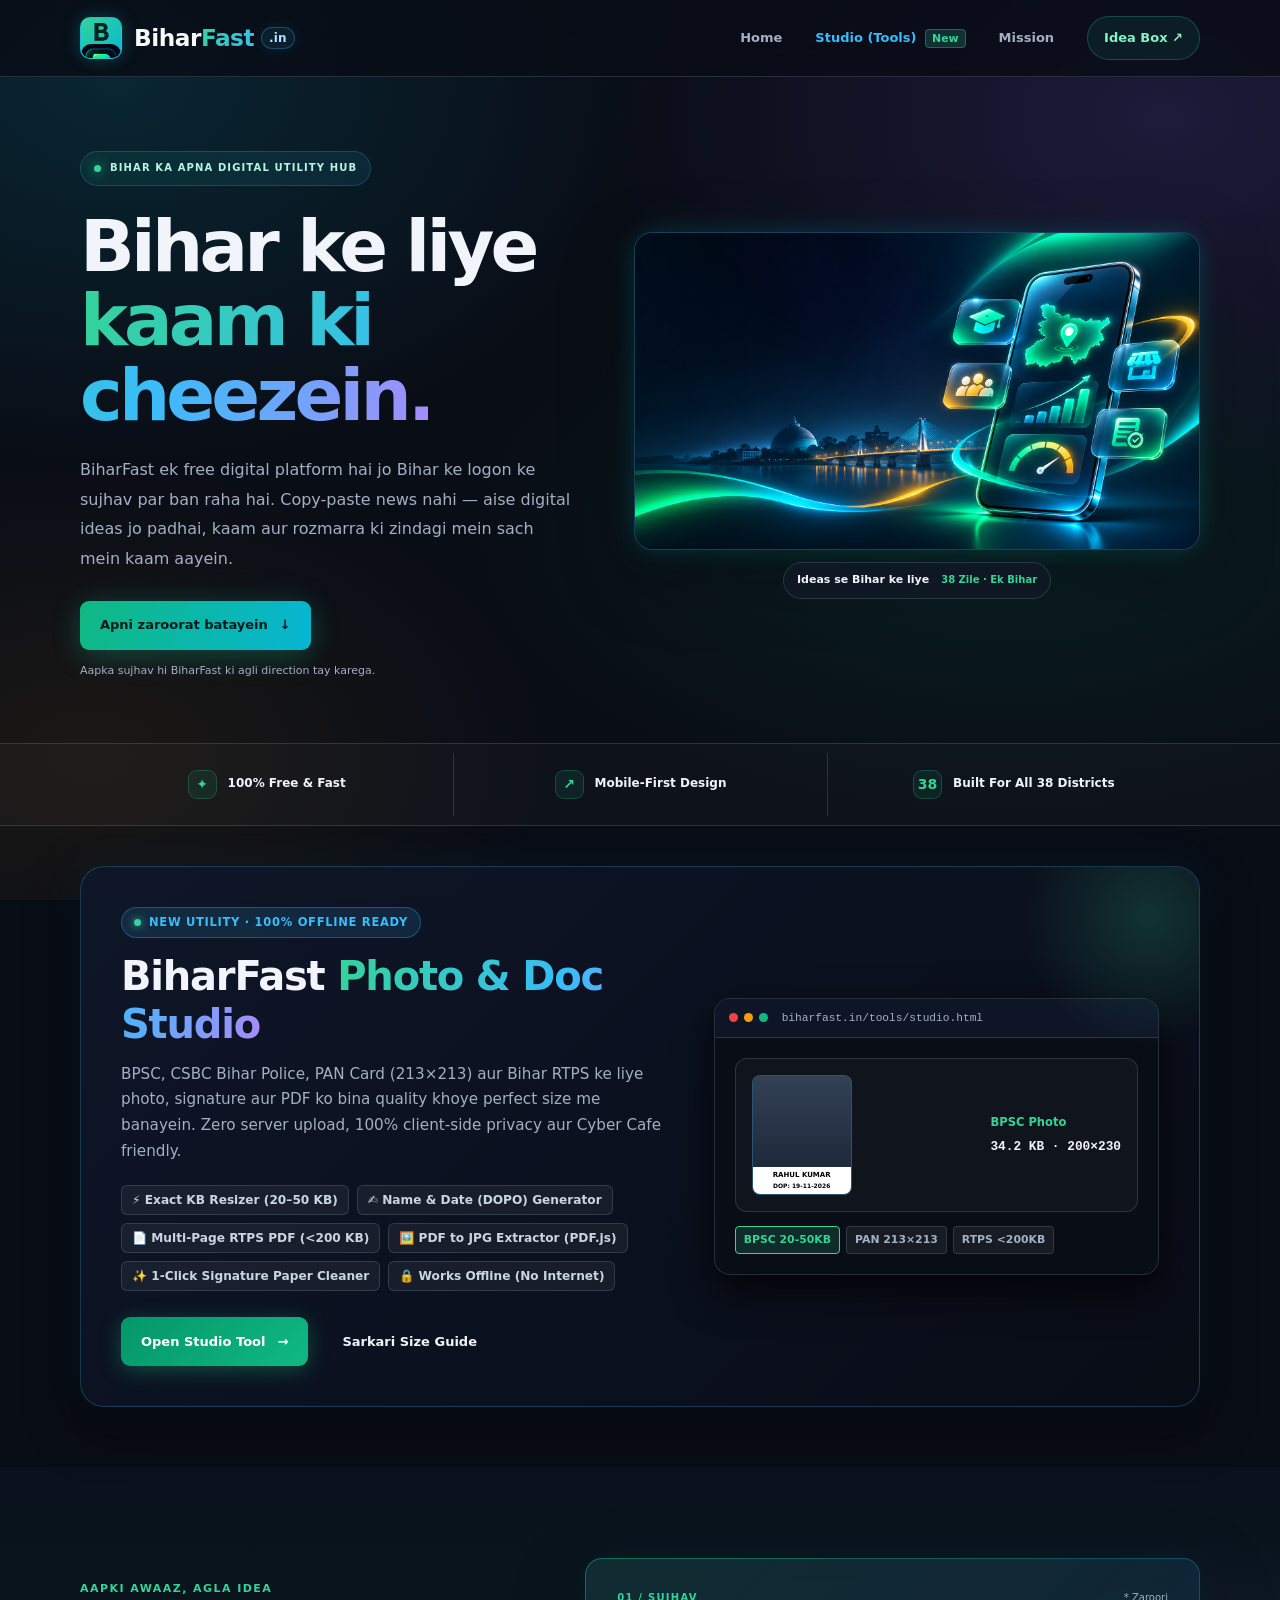
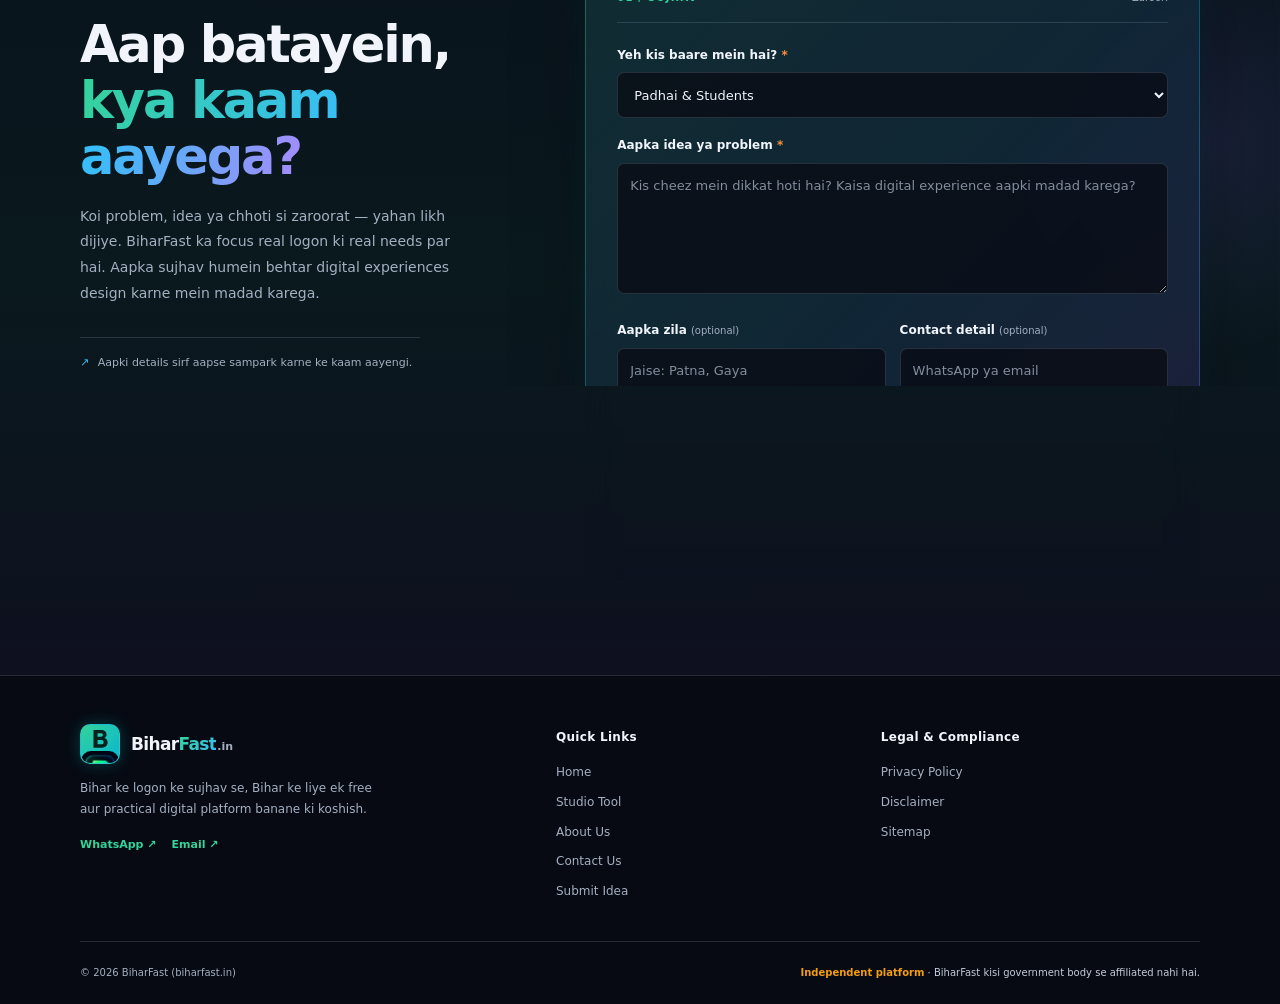
==== commit edb6c7e9: "fix: resolve Service Worker ERR_FAILED on studio.html with resilient fetch fallback and vercel heade" ====
--- a/index.html
+++ b/index.html
@@ -273,8 +273,12 @@
   <script>
     if ('serviceWorker' in navigator) {
       window.addEventListener('load', () => {
-        navigator.serviceWorker.register('./sw.js')
-          .then((reg) => console.log('[BiharFast] Offline Service Worker registered:', reg.scope))
+        navigator.serviceWorker.register('./sw.js', { scope: '/' })
+          .catch(() => navigator.serviceWorker.register('/sw.js', { scope: '/' }))
+          .catch(() => navigator.serviceWorker.register('./sw.js'))
+          .then((reg) => {
+            if (reg) console.log('[BiharFast] Offline Service Worker registered:', reg.scope);
+          })
           .catch((err) => console.warn('[BiharFast] Service Worker registration failed:', err));
       });
     }
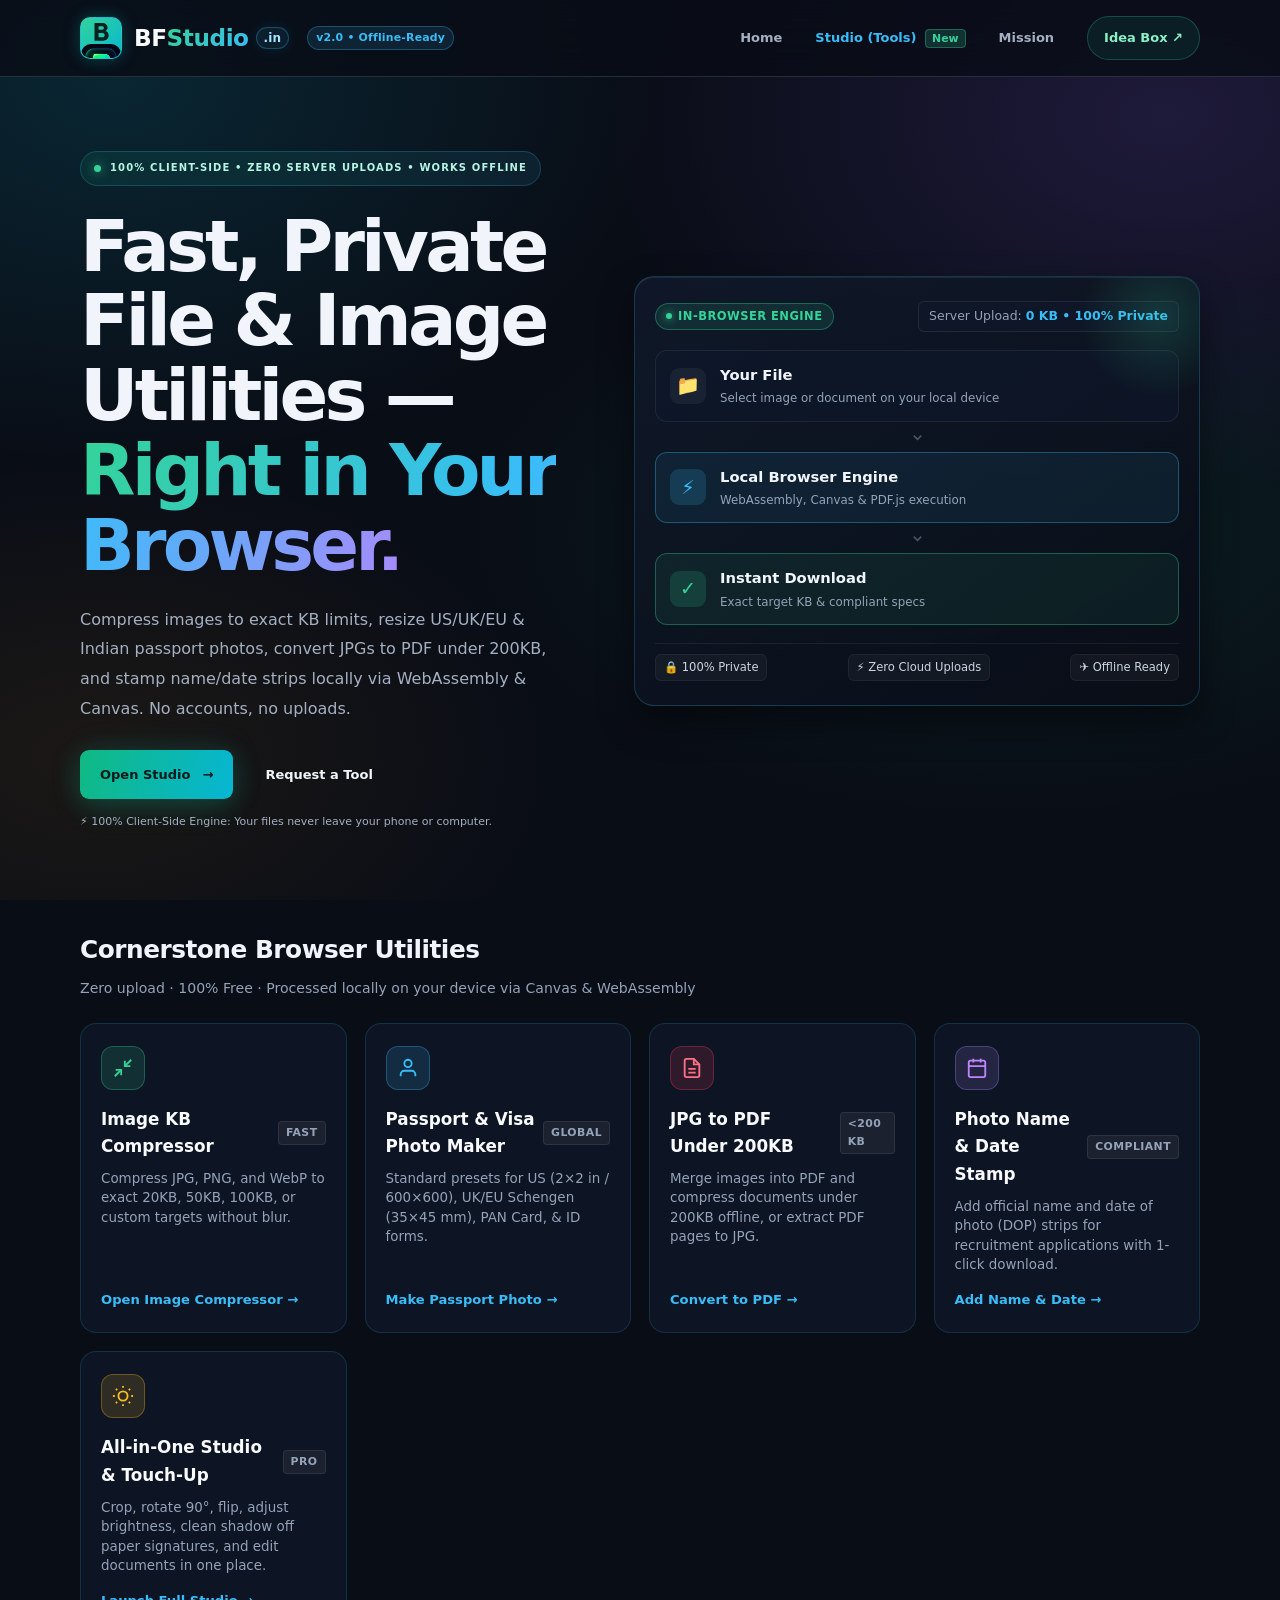
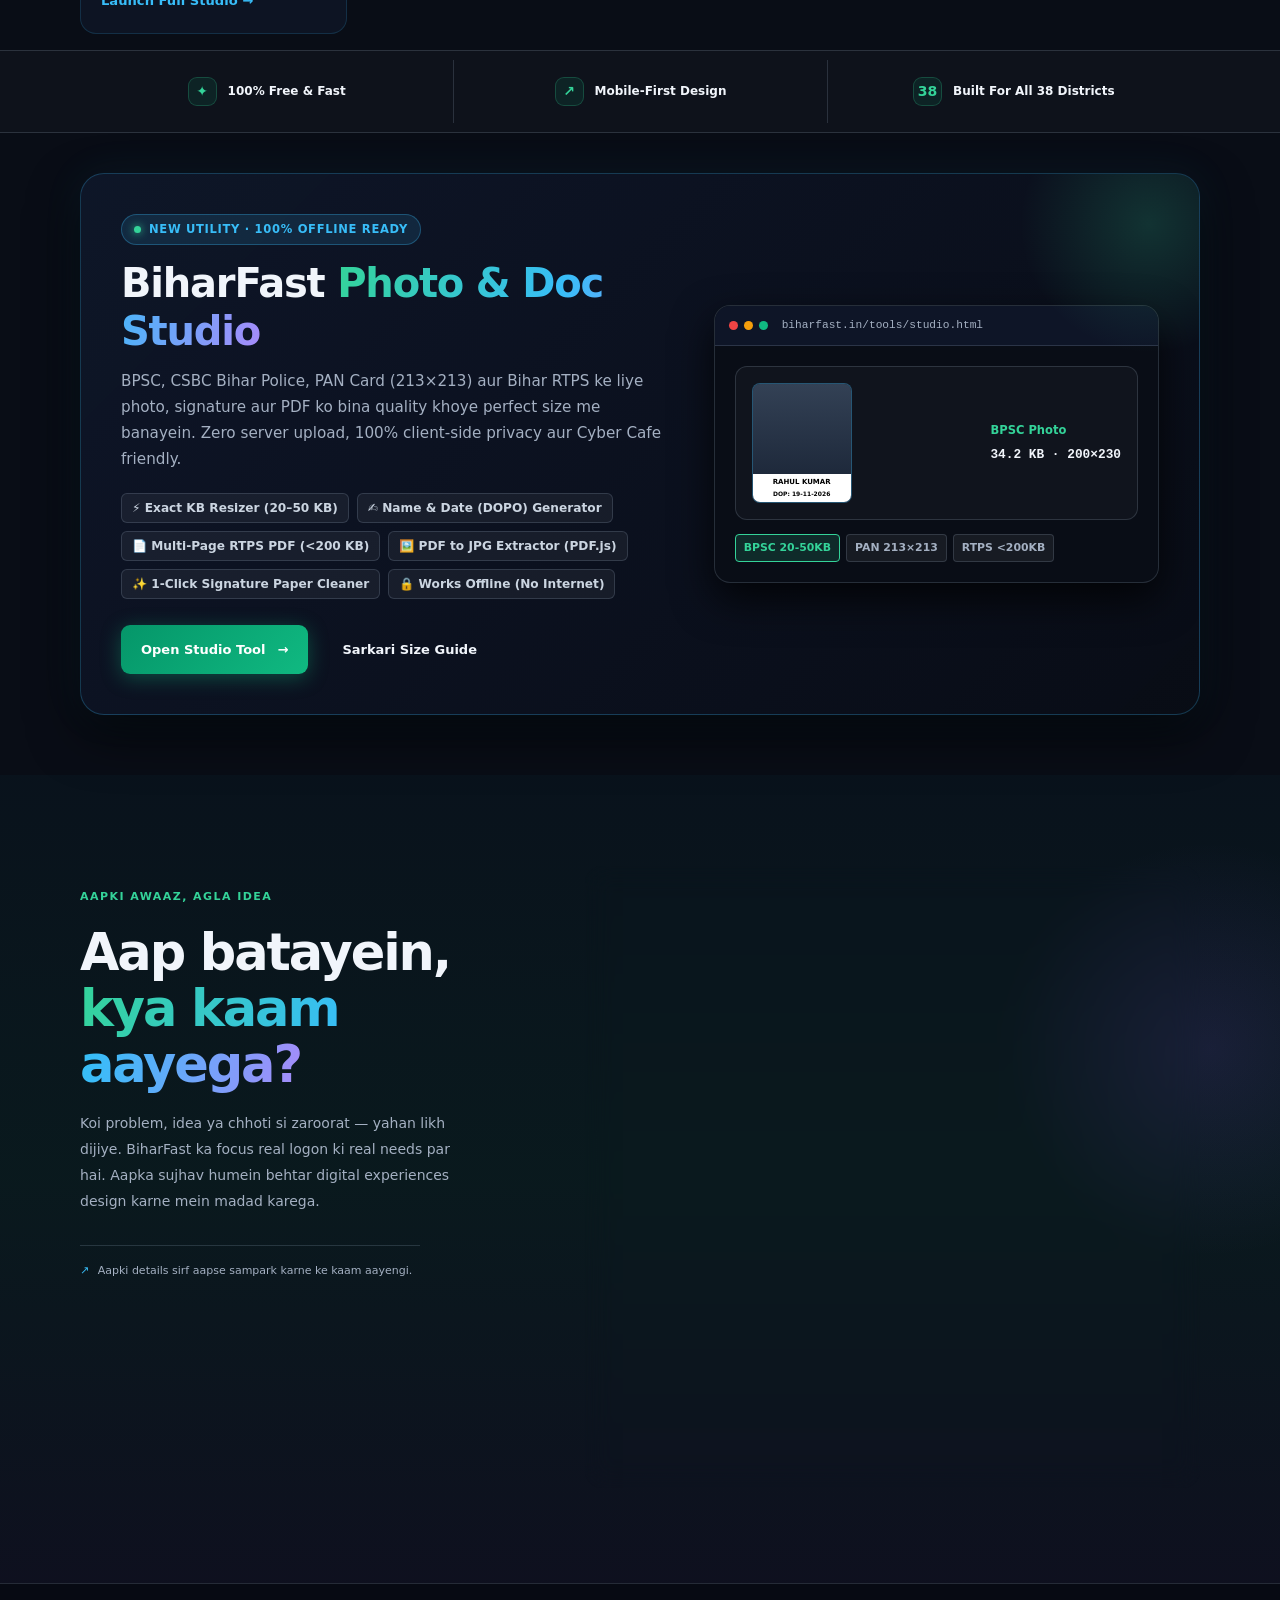
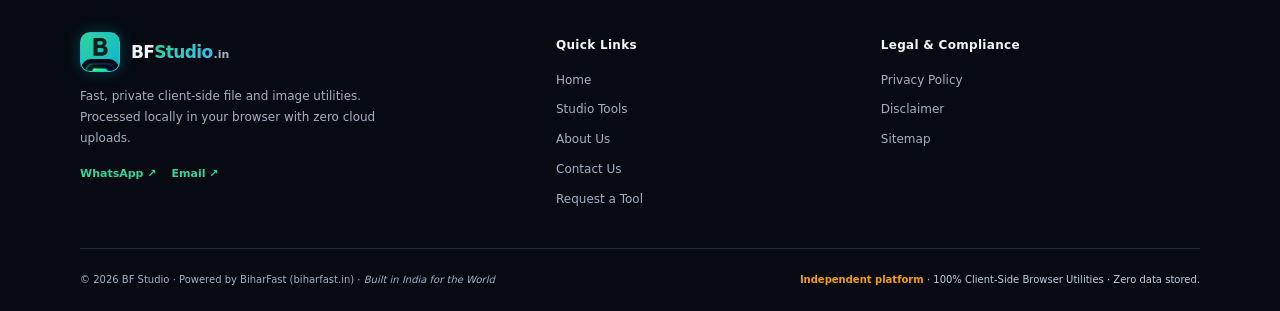
==== commit f4345794: "feat: rebrand to BF Studio and add 4 cornerstone SEO utility pages" ====
--- a/index.html
+++ b/index.html
@@ -1,33 +1,33 @@
 <!doctype html>
-<html lang="hi">
+<html lang="en">
 <head>
   <meta charset="utf-8">
   <meta name="viewport" content="width=device-width, initial-scale=1">
-  <meta name="google-site-verification" content="RhyfIw9DUa6uWANx7uPwIKkUPOEs1FZ-zlZUAymGXzs" />
   <meta name="theme-color" content="#090d16">
   <meta name="google-site-verification" content="RhyfIw9DUa6uWANx7uPwIKkUPOEs1FZ-zlZUAymGXzs">
-  <meta name="description" content="BiharFast — Bihar ke liye logon ke sujhav par banne wala free digital utility hub. Apna idea share karein.">
-
-  <!-- Open Graph / WhatsApp / Facebook Preview -->
+  <meta name="description" content="BF Studio — Fast, private in-browser file utilities. Compress JPG/PNG to exact KB limits, format passport & visa photos, merge PDFs under 200KB. Zero server uploads, works 100% offline.">
+  <meta name="keywords" content="compress image in kb, resize photo online free, photo to pdf converter, passport photo maker no upload, us passport photo 2x2, uk visa photo, bpsc photo resize 50kb, pan card 213x213">
+
+  <!-- Open Graph / Social Preview -->
   <meta property="og:type" content="website">
-  <meta property="og:site_name" content="BiharFast">
-  <meta property="og:title" content="BiharFast — Bihar ka apna digital utility hub">
-  <meta property="og:description" content="Bihar ke logon ke sujhav par banne wala free digital utility hub.">
+  <meta property="og:site_name" content="BF Studio by BiharFast">
+  <meta property="og:title" content="BF Studio — Fast, Private File & Image Utilities (No Upload)">
+  <meta property="og:description" content="Compress images to exact KB limits, convert photos to PDF, format passport & ID photos, and clean documents locally on your device. Zero server uploads.">
   <meta property="og:url" content="https://www.biharfast.in/">
   <meta property="og:image" content="https://www.biharfast.in/assets/img/og-banner.png">
   <meta property="og:image:secure_url" content="https://www.biharfast.in/assets/img/og-banner.png">
   <meta property="og:image:type" content="image/png">
   <meta property="og:image:width" content="1200">
   <meta property="og:image:height" content="630">
-  <meta property="og:image:alt" content="BiharFast — Bihar ke liye kaam ki cheezein">
+  <meta property="og:image:alt" content="BF Studio — In-Browser File & Image Utilities">
 
   <!-- Twitter / X Preview -->
   <meta name="twitter:card" content="summary_large_image">
-  <meta name="twitter:title" content="BiharFast — Bihar ka apna digital utility hub">
-  <meta name="twitter:description" content="Bihar ke logon ke sujhav par banne wala free digital utility hub.">
+  <meta name="twitter:title" content="BF Studio — Fast, Private File & Image Utilities">
+  <meta name="twitter:description" content="Compress images to exact KB limits, convert photos to PDF, format passport & ID photos. 100% Client-Side.">
   <meta name="twitter:image" content="https://www.biharfast.in/assets/img/og-banner.png">
 
-  <title>BiharFast — Bihar ka apna digital utility hub</title>
+  <title>BF Studio — Free Online Image KB Compressor, Passport Photo & PDF Tool</title>
   <link rel="canonical" href="https://www.biharfast.in/">
   <link rel="icon" type="image/png" href="assets/img/logo.png">
   <link rel="stylesheet" href="assets/css/style.css">
@@ -36,14 +36,15 @@
 <body>
   <header class="site-header">
     <div class="header-inner">
-      <a class="brand" href="index.html" aria-label="BiharFast home">
+      <a class="brand" href="index.html" aria-label="BF Studio home">
         <span class="brand-mark">
           <svg data-image-fallback="brand" viewBox="0 0 32 32" aria-hidden="true"><path fill="#04221d" d="M8 6h9.1c4.4 0 7 2.2 7 5.8 0 2-1 3.5-2.8 4.3 2.6.7 4.1 2.5 4.1 5.1 0 4-2.9 6.8-7.8 6.8H8V6Zm5 4.2v4.2h4.2c1.5 0 2.3-.7 2.3-2.1s-.8-2.1-2.3-2.1H13Zm0 8.3v5.1h4.8c1.7 0 2.7-.9 2.7-2.5s-1-2.6-2.7-2.6H13Z"/></svg>
           <img class="brand-logo-image" src="assets/img/logo.png" alt="" data-optional-image="brand" hidden>
         </span>
-        <span class="brand-text">Bihar<span class="brand-name-accent">Fast</span><small class="brand-in">.in</small></span>
+        <span class="brand-text">BF<span class="brand-name-accent">Studio</span><small class="brand-in">.in</small></span>
+        <span class="nav-version-badge">v2.0 • Offline-Ready</span>
       </a>
-      <button class="mobile-menu-toggle" type="button" aria-label="Menu kholein" aria-expanded="false" aria-controls="primary-nav" data-menu-toggle>
+      <button class="mobile-menu-toggle" type="button" aria-label="Menu" aria-expanded="false" aria-controls="primary-nav" data-menu-toggle>
         <span class="menu-icon" aria-hidden="true"></span>
       </button>
       <nav class="primary-nav" id="primary-nav" aria-label="Main navigation" data-primary-nav>
@@ -59,48 +60,147 @@
     <section class="hero page-width" id="mission" aria-labelledby="hero-title">
       <div class="hero-layout">
         <div class="hero-copy">
-          <p class="tagline-pill">BIHAR KA APNA DIGITAL UTILITY HUB</p>
-          <h1 id="hero-title">Bihar ke liye<br><span class="text-gradient">kaam ki cheezein.</span></h1>
-          <p class="hero-description">BiharFast ek free digital platform hai jo Bihar ke logon ke sujhav par ban raha hai. Copy-paste news nahi — aise digital ideas jo padhai, kaam aur rozmarra ki zindagi mein sach mein kaam aayein.</p>
-          <a class="button button-primary hero-button" href="#idea-form">Apni zaroorat batayein <span aria-hidden="true">↓</span></a>
-          <p class="hero-note">Aapka sujhav hi BiharFast ki agli direction tay karega.</p>
-        </div>
-
-        <figure class="showcase-figure" aria-labelledby="showcase-caption">
-          <div class="showcase-frame">
-            <img class="hero-banner-image" src="assets/img/hero-banner.png" alt="BiharFast ke digital utility hub ka visual" data-optional-image="hero" hidden>
-            <div class="hero-art" data-image-fallback="hero" aria-hidden="true">
-              <svg viewBox="0 0 460 310" role="presentation">
-                <defs>
-                  <linearGradient id="art-gradient" x1="0" x2="1" y1="0" y2="1">
-                    <stop offset="0" stop-color="#34d399"/>
-                    <stop offset=".55" stop-color="#38bdf8"/>
-                    <stop offset="1" stop-color="#a78bfa"/>
-                  </linearGradient>
-                  <radialGradient id="art-glow">
-                    <stop offset="0" stop-color="#38bdf8" stop-opacity=".3"/>
-                    <stop offset="1" stop-color="#38bdf8" stop-opacity="0"/>
-                  </radialGradient>
-                </defs>
-                <circle cx="238" cy="145" r="155" fill="url(#art-glow)"/>
-                <circle cx="238" cy="145" r="108" fill="none" stroke="#38bdf8" stroke-opacity=".16"/>
-                <circle cx="238" cy="145" r="78" fill="none" stroke="#a78bfa" stroke-opacity=".24" stroke-dasharray="3 8"/>
-                <path d="M194 78 252 63l48 35-12 72-57 46-54-32-14-61 31-45Z" fill="url(#art-gradient)" fill-opacity=".12" stroke="url(#art-gradient)" stroke-width="2"/>
-                <path d="m194 78 37 36 57-16m-57 16-22 69m22-69 57 56m-57-56 34 71" fill="none" stroke="url(#art-gradient)" stroke-opacity=".55" stroke-width="1.5"/>
-                <circle cx="194" cy="78" r="5" fill="#34d399"/><circle cx="252" cy="63" r="5" fill="#38bdf8"/>
-                <circle cx="300" cy="98" r="5" fill="#a78bfa"/><circle cx="288" cy="170" r="5" fill="#34d399"/>
-                <circle cx="231" cy="216" r="5" fill="#38bdf8"/><circle cx="177" cy="184" r="5" fill="#a78bfa"/>
-                <circle cx="163" cy="123" r="5" fill="#34d399"/><circle cx="231" cy="114" r="7" fill="#f1f5fb"/>
-                <path d="M72 85h57m-57 11h34M330 200h58m-58 10h40" stroke="#a4b0c2" stroke-opacity=".4" stroke-linecap="round" stroke-width="3"/>
-                <rect x="69" y="215" width="104" height="31" rx="10" fill="#101a2b" stroke="#34d399" stroke-opacity=".38"/>
-                <circle cx="85" cy="230.5" r="4" fill="#34d399"/><path d="M97 230h60" stroke="#d4e3f1" stroke-opacity=".65" stroke-linecap="round" stroke-width="3"/>
-                <rect x="320" y="72" width="76" height="31" rx="10" fill="#101a2b" stroke="#a78bfa" stroke-opacity=".42"/>
-                <path d="M336 87h44" stroke="#d4e3f1" stroke-opacity=".65" stroke-linecap="round" stroke-width="3"/>
-              </svg>
-            </div>
-          </div>
-          <figcaption class="visual-caption" id="showcase-caption"><span>Ideas se Bihar ke liye</span><span>38 Zile · Ek Bihar</span></figcaption>
-        </figure>
+          <p class="tagline-pill">100% CLIENT-SIDE • ZERO SERVER UPLOADS • WORKS OFFLINE</p>
+          <h1 id="hero-title">Fast, Private File &amp; Image Utilities —<br><span class="text-gradient">Right in Your Browser.</span></h1>
+          <p class="hero-description">Compress images to exact KB limits, resize US/UK/EU &amp; Indian passport photos, convert JPGs to PDF under 200KB, and stamp name/date strips locally via WebAssembly &amp; Canvas. No accounts, no uploads.</p>
+          <div class="hero-cta-group">
+            <a class="button button-primary hero-button" href="tools/studio.html">Open Studio <span aria-hidden="true">→</span></a>
+            <a class="button button-secondary hero-button" href="#idea-form">Request a Tool</a>
+          </div>
+          <p class="hero-note">⚡ 100% Client-Side Engine: Your files never leave your phone or computer.</p>
+        </div>
+
+        <!-- Local Browser Processing Architecture Card (Zero Server Upload) -->
+        <div class="local-process-card" role="region" aria-label="Local Browser Processing Flow">
+          <div class="process-card-header">
+            <span class="pulse-chip green">
+              <span class="pulse-dot"></span> In-Browser Engine
+            </span>
+            <span class="privacy-metric">Server Upload: <strong>0 KB • 100% Private</strong></span>
+          </div>
+
+          <div class="process-flow">
+            <div class="flow-step">
+              <div class="step-icon">📁</div>
+              <div class="step-details">
+                <span class="step-title">Your File</span>
+                <span class="step-sub">Select image or document on your local device</span>
+              </div>
+            </div>
+
+            <div class="flow-arrow" aria-hidden="true">
+              <svg viewBox="0 0 24 24" fill="none" stroke="currentColor" stroke-width="2.5"><polyline points="9 18 15 12 9 6"></polyline></svg>
+            </div>
+
+            <div class="flow-step highlight">
+              <div class="step-icon">⚡</div>
+              <div class="step-details">
+                <span class="step-title">Local Browser Engine</span>
+                <span class="step-sub">WebAssembly, Canvas &amp; PDF.js execution</span>
+              </div>
+            </div>
+
+            <div class="flow-arrow" aria-hidden="true">
+              <svg viewBox="0 0 24 24" fill="none" stroke="currentColor" stroke-width="2.5"><polyline points="9 18 15 12 9 6"></polyline></svg>
+            </div>
+
+            <div class="flow-step success">
+              <div class="step-icon">✓</div>
+              <div class="step-details">
+                <span class="step-title">Instant Download</span>
+                <span class="step-sub">Exact target KB &amp; compliant specs</span>
+              </div>
+            </div>
+          </div>
+
+          <div class="process-card-footer">
+            <div class="trust-badge-row">
+              <span class="security-badge">🔒 100% Private</span>
+              <span class="security-badge">⚡ Zero Cloud Uploads</span>
+              <span class="security-badge">✈️ Offline Ready</span>
+            </div>
+          </div>
+        </div>
+      </div>
+    </section>
+
+    <!-- 5 Cornerstone Responsive Front-and-Center Utility Cards -->
+    <section class="utilities-grid-section page-width" aria-labelledby="utilities-heading">
+      <div class="section-header-compact">
+        <h2 id="utilities-heading" class="compact-title">Cornerstone Browser Utilities</h2>
+        <p class="compact-subtitle">Zero upload · 100% Free · Processed locally on your device via Canvas &amp; WebAssembly</p>
+      </div>
+
+      <div class="utilities-grid">
+        <a href="tools/image-compressor-20kb.html" class="utility-card">
+          <div class="utility-card-icon icon-resizer">
+            <svg viewBox="0 0 24 24" fill="none" stroke="currentColor" stroke-width="2"><polyline points="4 14 10 14 10 20"></polyline><polyline points="20 10 14 10 14 4"></polyline><line x1="14" y1="10" x2="21" y2="3"></line><line x1="3" y1="21" x2="10" y2="14"></line></svg>
+          </div>
+          <div class="utility-card-content">
+            <div class="utility-card-header">
+              <h3>Image KB Compressor</h3>
+              <span class="utility-tag">Fast</span>
+            </div>
+            <p>Compress JPG, PNG, and WebP to exact 20KB, 50KB, 100KB, or custom targets without blur.</p>
+            <span class="utility-link-label">Open Image Compressor →</span>
+          </div>
+        </a>
+
+        <a href="tools/passport-photo-maker.html" class="utility-card">
+          <div class="utility-card-icon icon-passport">
+            <svg viewBox="0 0 24 24" fill="none" stroke="currentColor" stroke-width="2"><path d="M20 21v-2a4 4 0 0 0-4-4H8a4 4 0 0 0-4 4v2"></path><circle cx="12" cy="7" r="4"></circle></svg>
+          </div>
+          <div class="utility-card-content">
+            <div class="utility-card-header">
+              <h3>Passport &amp; Visa Photo Maker</h3>
+              <span class="utility-tag">Global</span>
+            </div>
+            <p>Standard presets for US (2×2 in / 600×600), UK/EU Schengen (35×45 mm), PAN Card, &amp; ID forms.</p>
+            <span class="utility-link-label">Make Passport Photo →</span>
+          </div>
+        </a>
+
+        <a href="tools/jpg-to-pdf-200kb.html" class="utility-card">
+          <div class="utility-card-icon icon-pdf">
+            <svg viewBox="0 0 24 24" fill="none" stroke="currentColor" stroke-width="2"><path d="M14 2H6a2 2 0 0 0-2 2v16a2 2 0 0 0 2 2h12a2 2 0 0 0 2-2V8z"></path><polyline points="14 2 14 8 20 8"></polyline><line x1="16" y1="13" x2="8" y2="13"></line><line x1="16" y1="17" x2="8" y2="17"></line></svg>
+          </div>
+          <div class="utility-card-content">
+            <div class="utility-card-header">
+              <h3>JPG to PDF Under 200KB</h3>
+              <span class="utility-tag">&lt;200 KB</span>
+            </div>
+            <p>Merge images into PDF and compress documents under 200KB offline, or extract PDF pages to JPG.</p>
+            <span class="utility-link-label">Convert to PDF →</span>
+          </div>
+        </a>
+
+        <a href="tools/photo-name-date-stamp.html" class="utility-card">
+          <div class="utility-card-icon icon-namedate">
+            <svg viewBox="0 0 24 24" fill="none" stroke="currentColor" stroke-width="2"><rect x="3" y="4" width="18" height="18" rx="2" ry="2"></rect><line x1="16" y1="2" x2="16" y2="6"></line><line x1="8" y1="2" x2="8" y2="6"></line><line x1="3" y1="10" x2="21" y2="10"></line></svg>
+          </div>
+          <div class="utility-card-content">
+            <div class="utility-card-header">
+              <h3>Photo Name &amp; Date Stamp</h3>
+              <span class="utility-tag">Compliant</span>
+            </div>
+            <p>Add official name and date of photo (DOP) strips for recruitment applications with 1-click download.</p>
+            <span class="utility-link-label">Add Name &amp; Date →</span>
+          </div>
+        </a>
+
+        <a href="tools/studio.html" class="utility-card">
+          <div class="utility-card-icon icon-studio">
+            <svg viewBox="0 0 24 24" fill="none" stroke="currentColor" stroke-width="2"><circle cx="12" cy="12" r="5"></circle><line x1="12" y1="1" x2="12" y2="3"></line><line x1="12" y1="21" x2="12" y2="23"></line><line x1="4.22" y1="4.22" x2="5.64" y2="5.64"></line><line x1="18.36" y1="18.36" x2="19.78" y2="19.78"></line><line x1="1" y1="12" x2="3" y2="12"></line><line x1="21" y1="12" x2="23" y2="12"></line><line x1="4.22" y1="19.78" x2="5.64" y2="18.36"></line><line x1="18.36" y1="5.64" x2="19.78" y2="4.22"></line></svg>
+          </div>
+          <div class="utility-card-content">
+            <div class="utility-card-header">
+              <h3>All-in-One Studio &amp; Touch-Up</h3>
+              <span class="utility-tag">Pro</span>
+            </div>
+            <p>Crop, rotate 90°, flip, adjust brightness, clean shadow off paper signatures, and edit documents in one place.</p>
+            <span class="utility-link-label">Launch Full Studio →</span>
+          </div>
+        </a>
       </div>
     </section>
 
@@ -231,14 +331,14 @@
   <footer class="site-footer">
     <div class="page-width footer-grid">
       <div class="footer-column">
-        <a class="brand footer-brand" href="index.html" aria-label="BiharFast home">
+        <a class="brand footer-brand" href="index.html" aria-label="BF Studio home">
           <span class="brand-mark">
             <svg data-image-fallback="brand" viewBox="0 0 32 32" aria-hidden="true"><path fill="#04221d" d="M8 6h9.1c4.4 0 7 2.2 7 5.8 0 2-1 3.5-2.8 4.3 2.6.7 4.1 2.5 4.1 5.1 0 4-2.9 6.8-7.8 6.8H8V6Zm5 4.2v4.2h4.2c1.5 0 2.3-.7 2.3-2.1s-.8-2.1-2.3-2.1H13Zm0 8.3v5.1h4.8c1.7 0 2.7-.9 2.7-2.5s-1-2.6-2.7-2.6H13Z"/></svg>
             <img class="brand-logo-image" src="assets/img/logo.png" alt="" data-optional-image="brand" hidden>
           </span>
-          <span>Bihar<span class="brand-name-accent">Fast</span><small>.in</small></span>
-        </a>
-        <p class="footer-summary">Bihar ke logon ke sujhav se, Bihar ke liye ek free aur practical digital platform banane ki koshish.</p>
+          <span>BF<span class="brand-name-accent">Studio</span><small>.in</small></span>
+        </a>
+        <p class="footer-summary">Fast, private client-side file and image utilities. Processed locally in your browser with zero cloud uploads.</p>
         <div class="footer-socials">
           <a href="https://wa.me/916200554191" target="_blank" rel="noopener noreferrer">WhatsApp ↗</a>
           <a href="mailto:devanuragai@gmail.com">Email ↗</a>
@@ -248,10 +348,10 @@
         <h2>Quick Links</h2>
         <nav class="footer-links" aria-label="Quick Links">
           <a href="index.html">Home</a>
-          <a href="tools/studio.html">Studio Tool</a>
+          <a href="tools/studio.html">Studio Tools</a>
           <a href="pages/about.html">About Us</a>
           <a href="pages/contact.html">Contact Us</a>
-          <a href="index.html#idea-form">Submit Idea</a>
+          <a href="index.html#idea-form">Request a Tool</a>
         </nav>
       </div>
       <div class="footer-column">
@@ -264,8 +364,8 @@
       </div>
     </div>
     <div class="footer-bottom page-width">
-      <p>© 2026 BiharFast (biharfast.in)</p>
-      <p class="independent-note"><strong>Independent platform</strong> · BiharFast kisi government body se affiliated nahi hai.</p>
+      <p>© 2026 BF Studio · Powered by BiharFast (biharfast.in) · <em>Built in India for the World</em></p>
+      <p class="independent-note"><strong>Independent platform</strong> · 100% Client-Side Browser Utilities · Zero data stored.</p>
     </div>
   </footer>
 
--- a/assets/css/style.css
+++ b/assets/css/style.css
@@ -622,6 +622,362 @@
 .mockup-chip.active {
   background: rgb(52 211 153 / 15%);
   border-color: var(--green);
+  color: var(--green);
+}
+
+/* Version Pill in Nav */
+.nav-version-badge {
+  display: inline-flex;
+  align-items: center;
+  gap: 5px;
+  font-size: 0.68rem;
+  font-weight: 700;
+  color: var(--cyan);
+  background: rgba(56, 189, 248, 0.12);
+  border: 1px solid rgba(56, 189, 248, 0.3);
+  padding: 2px 8px;
+  border-radius: 999px;
+  margin-left: 6px;
+  letter-spacing: 0.02em;
+  white-space: nowrap;
+}
+
+.hero-cta-group {
+  display: flex;
+  flex-wrap: wrap;
+  gap: 12px;
+  margin-block: 24px 14px;
+}
+
+/* Local Browser Processing Diagram Card */
+.local-process-card {
+  background: linear-gradient(145deg, rgba(16, 26, 43, 0.85), rgba(9, 13, 22, 0.95));
+  border: 1px solid rgba(56, 189, 248, 0.22);
+  border-radius: 20px;
+  padding: 24px 20px;
+  box-shadow: 0 16px 36px rgba(0, 0, 0, 0.45), inset 0 1px 0 rgba(255, 255, 255, 0.08);
+  position: relative;
+  overflow: hidden;
+  display: flex;
+  flex-direction: column;
+  justify-content: space-between;
+  gap: 18px;
+}
+
+.local-process-card::before {
+  content: '';
+  position: absolute;
+  top: -40px;
+  right: -40px;
+  width: 160px;
+  height: 160px;
+  background: radial-gradient(circle, rgba(52, 211, 153, 0.18) 0%, transparent 70%);
+  pointer-events: none;
+}
+
+.process-card-header {
+  display: flex;
+  justify-content: space-between;
+  align-items: center;
+  flex-wrap: wrap;
+  gap: 8px;
+}
+
+.pulse-chip {
+  display: inline-flex;
+  align-items: center;
+  gap: 6px;
+  font-size: 0.72rem;
+  font-weight: 750;
+  text-transform: uppercase;
+  letter-spacing: 0.04em;
+  padding: 3px 10px;
+  border-radius: 999px;
+}
+
+.pulse-chip.green {
+  background: rgba(52, 211, 153, 0.12);
+  color: var(--green);
+  border: 1px solid rgba(52, 211, 153, 0.35);
+}
+
+.pulse-dot {
+  width: 6px;
+  height: 6px;
+  border-radius: 50%;
+  background: var(--green);
+  box-shadow: 0 0 8px var(--green);
+}
+
+.privacy-metric {
+  font-size: 0.78rem;
+  color: #94a3b8;
+  background: rgba(15, 23, 42, 0.75);
+  padding: 4px 10px;
+  border-radius: 6px;
+  border: 1px solid rgba(255, 255, 255, 0.08);
+}
+
+.privacy-metric strong {
+  color: #38bdf8;
+  font-weight: 750;
+}
+
+.process-flow {
+  display: flex;
+  flex-direction: column;
+  gap: 8px;
+}
+
+.flow-step {
+  display: flex;
+  align-items: center;
+  gap: 14px;
+  background: rgba(15, 23, 42, 0.65);
+  border: 1px solid rgba(255, 255, 255, 0.07);
+  border-radius: 12px;
+  padding: 12px 14px;
+  transition: transform 0.2s ease, border-color 0.2s ease;
+}
+
+.flow-step:hover {
+  transform: translateX(4px);
+  border-color: rgba(56, 189, 248, 0.4);
+}
+
+.flow-step.highlight {
+  background: rgba(56, 189, 248, 0.08);
+  border-color: rgba(56, 189, 248, 0.35);
+}
+
+.flow-step.success {
+  background: rgba(52, 211, 153, 0.08);
+  border-color: rgba(52, 211, 153, 0.35);
+}
+
+.step-icon {
+  font-size: 1.2rem;
+  width: 36px;
+  height: 36px;
+  border-radius: 9px;
+  display: flex;
+  align-items: center;
+  justify-content: center;
+  background: rgba(255, 255, 255, 0.05);
+  flex-shrink: 0;
+}
+
+.flow-step.highlight .step-icon {
+  color: #38bdf8;
+  background: rgba(56, 189, 248, 0.16);
+}
+
+.flow-step.success .step-icon {
+  color: #34d399;
+  font-weight: 850;
+  background: rgba(52, 211, 153, 0.16);
+}
+
+.step-details {
+  display: flex;
+  flex-direction: column;
+  gap: 2px;
+}
+
+.step-title {
+  font-size: 0.92rem;
+  font-weight: 750;
+  color: #f1f5fb;
+}
+
+.step-sub {
+  font-size: 0.74rem;
+  color: #94a3b8;
+}
+
+.flow-arrow {
+  display: flex;
+  justify-content: center;
+  color: #475569;
+  height: 14px;
+}
+
+.flow-arrow svg {
+  width: 15px;
+  height: 15px;
+  transform: rotate(90deg);
+}
+
+.process-card-footer {
+  padding-top: 10px;
+  border-top: 1px solid rgba(255, 255, 255, 0.07);
+}
+
+.trust-badge-row {
+  display: flex;
+  flex-wrap: wrap;
+  gap: 8px;
+  justify-content: space-between;
+}
+
+.security-badge {
+  font-size: 0.72rem;
+  color: #cbd5e1;
+  background: rgba(255, 255, 255, 0.04);
+  padding: 3px 8px;
+  border-radius: 6px;
+  border: 1px solid rgba(255, 255, 255, 0.05);
+}
+
+/* 4-Card Responsive Front-and-Center Utility Grid */
+.utilities-grid-section {
+  padding-block: 36px 16px;
+}
+
+.section-header-compact {
+  margin-bottom: 22px;
+}
+
+.compact-title {
+  font-size: 1.55rem;
+  font-weight: 800;
+  letter-spacing: -0.02em;
+  color: #f1f5fb;
+  margin-bottom: 6px;
+}
+
+.compact-subtitle {
+  font-size: 0.88rem;
+  color: #94a3b8;
+  margin: 0;
+}
+
+.utilities-grid {
+  display: grid;
+  grid-template-columns: repeat(auto-fit, minmax(260px, 1fr));
+  gap: 18px;
+}
+
+.utility-card {
+  display: flex;
+  flex-direction: column;
+  gap: 16px;
+  background: rgba(16, 26, 43, 0.65);
+  border: 1px solid rgba(56, 189, 248, 0.16);
+  border-radius: 16px;
+  padding: 22px 20px;
+  text-decoration: none;
+  transition: transform 0.25s ease, border-color 0.25s ease, box-shadow 0.25s ease, background 0.25s ease;
+  position: relative;
+  overflow: hidden;
+}
+
+.utility-card:hover {
+  transform: translateY(-4px);
+  border-color: rgba(56, 189, 248, 0.45);
+  background: rgba(16, 26, 43, 0.9);
+  box-shadow: 0 12px 28px rgba(0, 0, 0, 0.35);
+}
+
+.utility-card-icon {
+  width: 44px;
+  height: 44px;
+  border-radius: 12px;
+  display: flex;
+  align-items: center;
+  justify-content: center;
+  flex-shrink: 0;
+}
+
+.utility-card-icon svg {
+  width: 22px;
+  height: 22px;
+}
+
+.icon-resizer {
+  background: rgba(52, 211, 153, 0.14);
+  color: var(--green);
+  border: 1px solid rgba(52, 211, 153, 0.3);
+}
+
+.icon-passport {
+  background: rgba(56, 189, 248, 0.14);
+  color: var(--cyan);
+  border: 1px solid rgba(56, 189, 248, 0.3);
+}
+
+.icon-pdf {
+  background: rgba(244, 63, 94, 0.14);
+  color: #fb7185;
+  border: 1px solid rgba(244, 63, 94, 0.3);
+}
+
+.icon-namedate {
+  background: rgba(167, 139, 250, 0.14);
+  color: #c084fc;
+  border: 1px solid rgba(167, 139, 250, 0.3);
+}
+
+.icon-studio {
+  background: rgba(251, 191, 36, 0.14);
+  color: #fbbf24;
+  border: 1px solid rgba(251, 191, 36, 0.3);
+}
+
+.utility-card-content {
+  display: flex;
+  flex-direction: column;
+  gap: 8px;
+  flex: 1;
+}
+
+.utility-card-header {
+  display: flex;
+  justify-content: space-between;
+  align-items: center;
+  gap: 8px;
+}
+
+.utility-card-header h3 {
+  font-size: 1.05rem;
+  font-weight: 750;
+  color: #f8fafc;
+  margin: 0;
+}
+
+.utility-tag {
+  font-size: 0.68rem;
+  font-weight: 700;
+  text-transform: uppercase;
+  letter-spacing: 0.04em;
+  padding: 2px 7px;
+  border-radius: 4px;
+  background: rgba(255, 255, 255, 0.06);
+  color: #94a3b8;
+  border: 1px solid rgba(255, 255, 255, 0.08);
+}
+
+.utility-card p {
+  font-size: 0.84rem;
+  color: #94a3b8;
+  line-height: 1.45;
+  margin: 0;
+  flex: 1;
+}
+
+.utility-link-label {
+  font-size: 0.82rem;
+  font-weight: 700;
+  color: var(--cyan);
+  display: inline-flex;
+  align-items: center;
+  gap: 4px;
+  margin-top: 6px;
+  transition: gap 0.2s ease;
+}
+
+.utility-card:hover .utility-link-label {
+  gap: 8px;
   color: var(--green);
 }
 
@@ -680,7 +1036,10 @@
 
 @media (max-width: 440px) {
   .page-width, .header-inner { width: min(100% - 34px, 560px); }
-  .brand { gap: 9px; font-size: 17px; }
+  .brand { gap: 6px; font-size: 16px; }
+  .nav-version-badge { font-size: 0.6rem; padding: 1px 5px; }
+  .local-process-card { padding: 18px 14px; }
+  .utilities-grid { grid-template-columns: 1fr; }
   .tagline-pill { font-size: 9px; letter-spacing: .9px; }
   .hero h1 { font-size: clamp(43px, 12vw, 54px); letter-spacing: -2.7px; }
   .showcase-frame { aspect-ratio: 16 / 9; }
